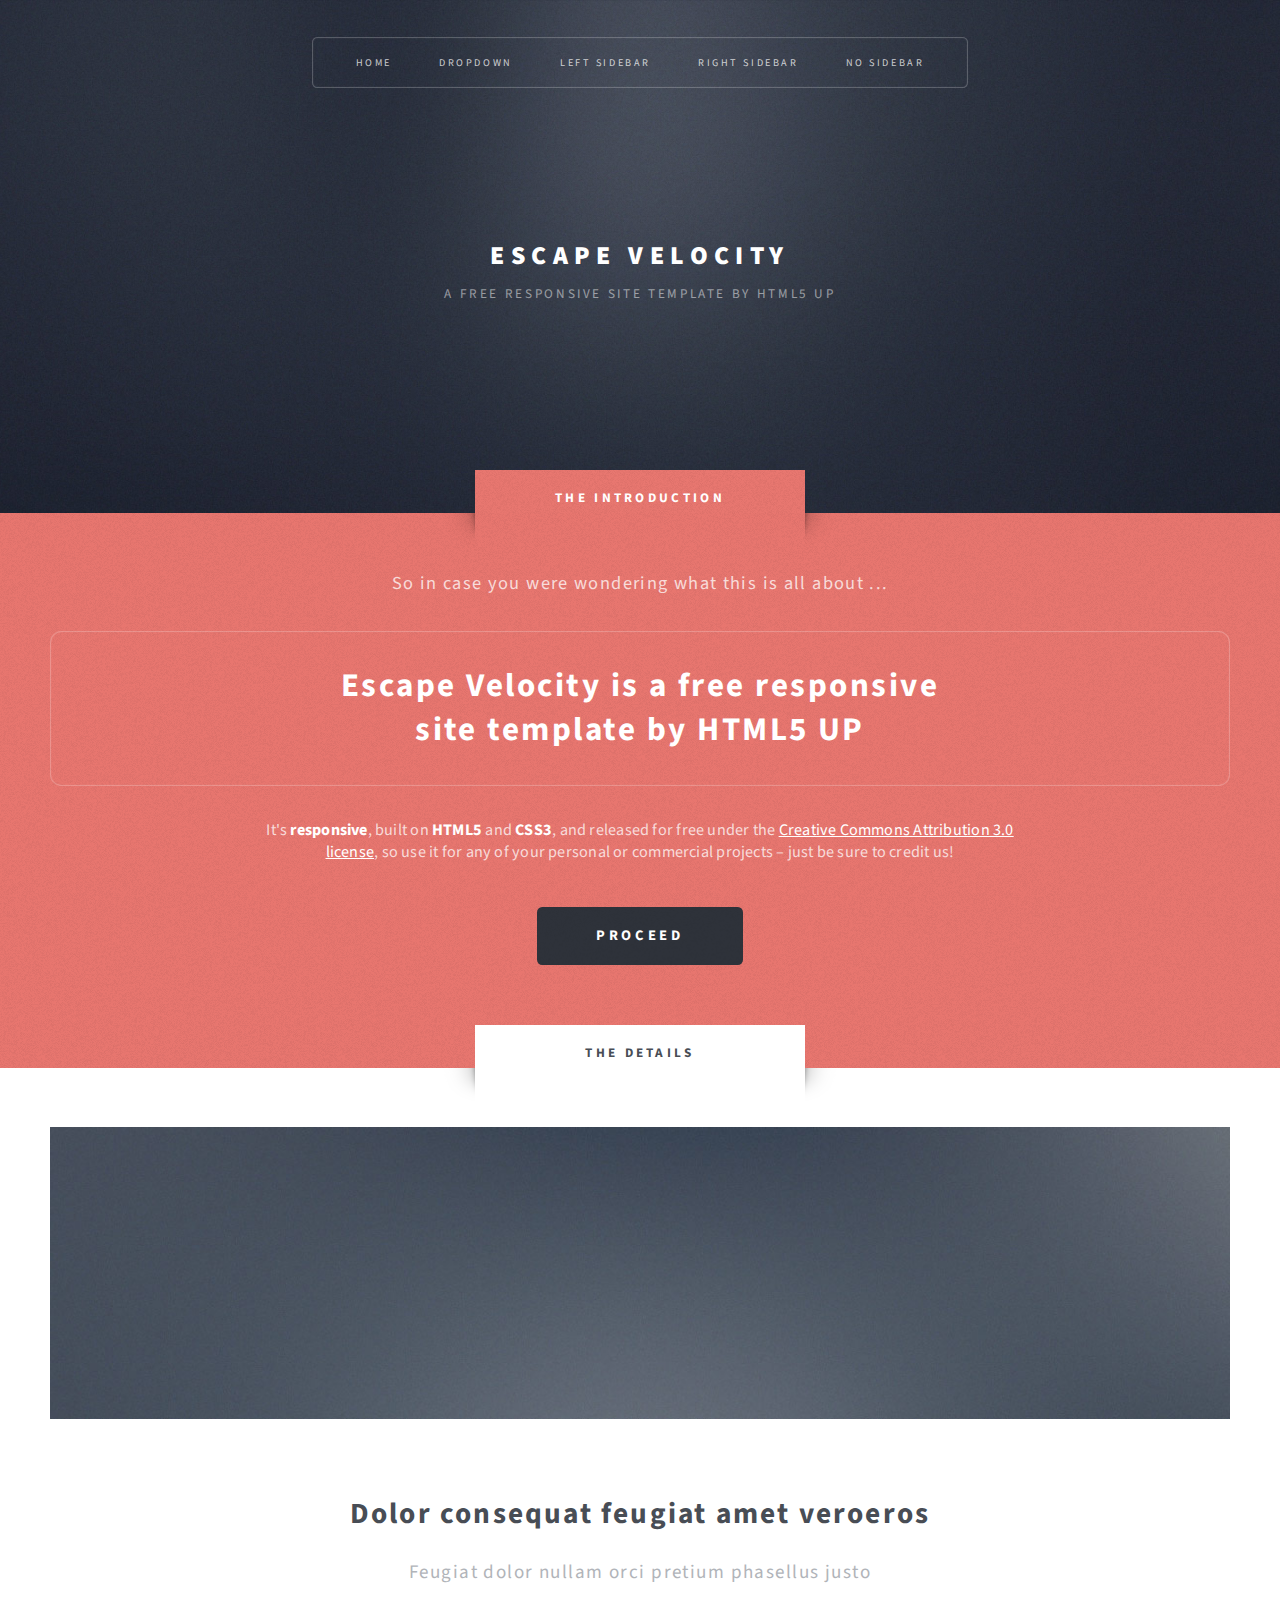
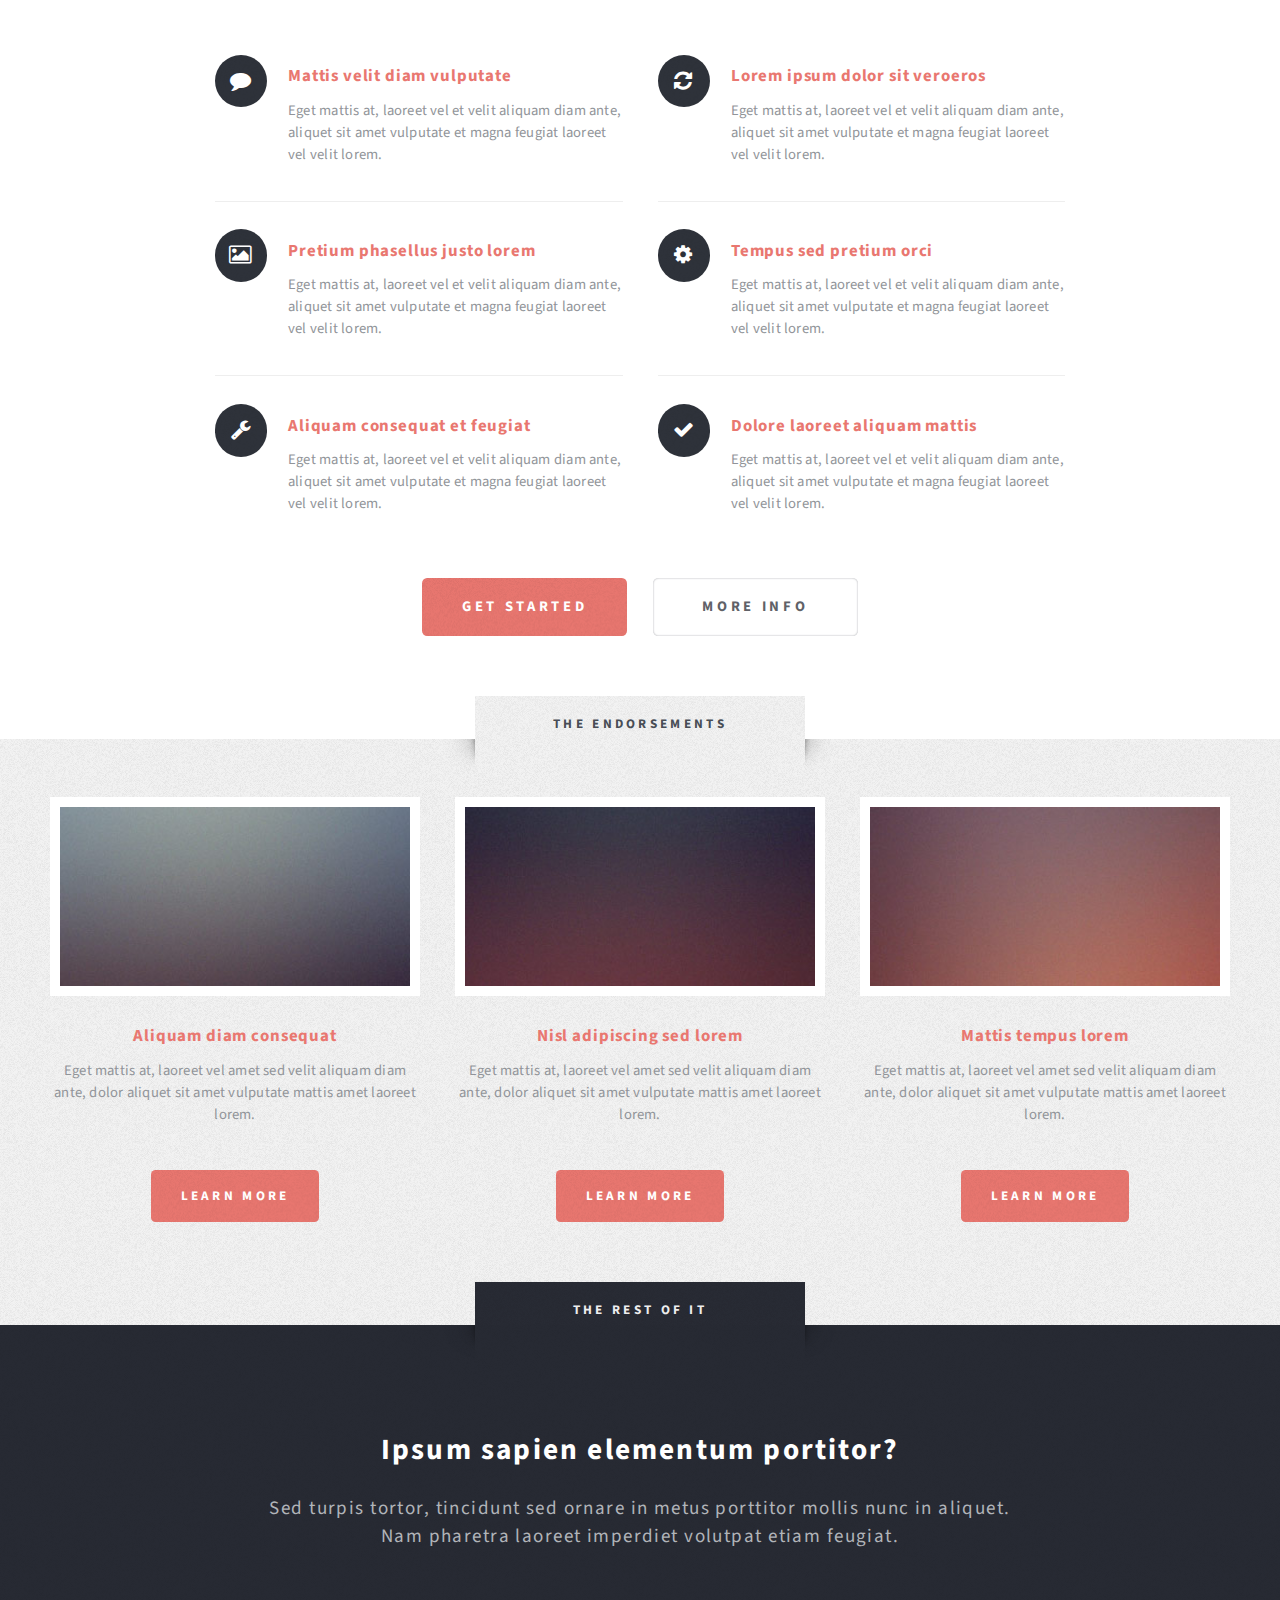
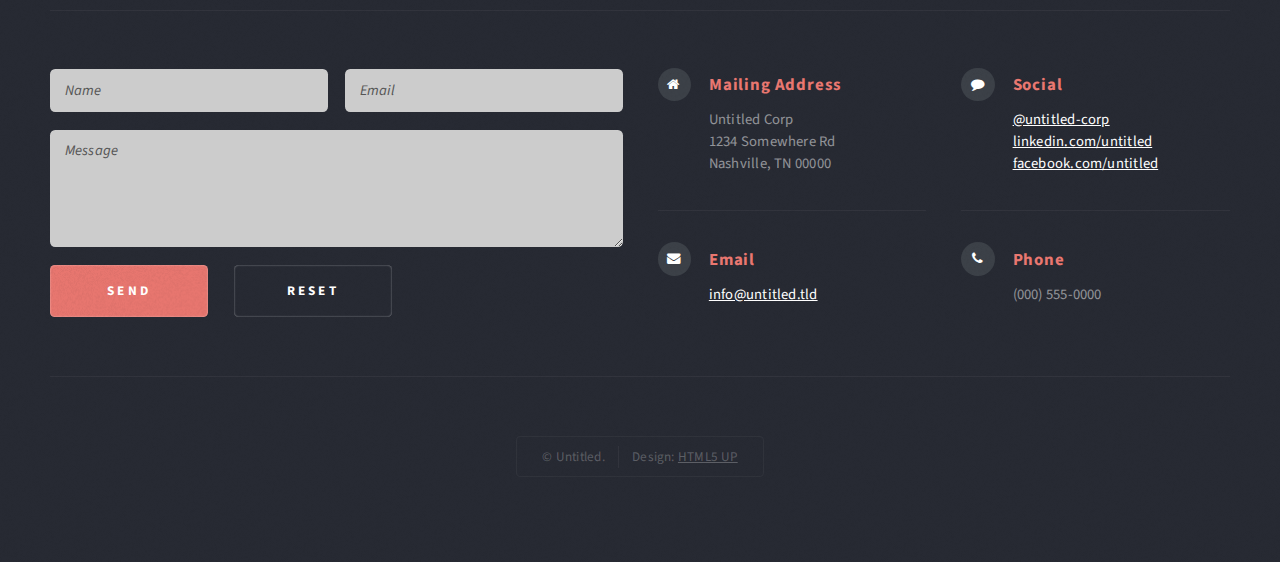
==== index.html @ dadbad39 "first commit -- added files from html5up" ====
<!DOCTYPE HTML>
<!--
	Escape Velocity by HTML5 UP
	html5up.net | @ajlkn
	Free for personal and commercial use under the CCA 3.0 license (html5up.net/license)
-->
<html>
	<head>
		<title>Escape Velocity by HTML5 UP</title>
		<meta charset="utf-8" />
		<meta name="viewport" content="width=device-width, initial-scale=1, user-scalable=no" />
		<link rel="stylesheet" href="assets/css/main.css" />
	</head>
	<body class="homepage is-preload">
		<div id="page-wrapper">

			<!-- Header -->
				<section id="header" class="wrapper">

					<!-- Logo -->
						<div id="logo">
							<h1><a href="index.html">Escape Velocity</a></h1>
							<p>A free responsive site template by HTML5 UP</p>
						</div>

					<!-- Nav -->
						<nav id="nav">
							<ul>
								<li class="current"><a href="index.html">Home</a></li>
								<li>
									<a href="#">Dropdown</a>
									<ul>
										<li><a href="#">Lorem ipsum</a></li>
										<li><a href="#">Magna veroeros</a></li>
										<li><a href="#">Etiam nisl</a></li>
										<li>
											<a href="#">Sed consequat</a>
											<ul>
												<li><a href="#">Lorem dolor</a></li>
												<li><a href="#">Amet consequat</a></li>
												<li><a href="#">Magna phasellus</a></li>
												<li><a href="#">Etiam nisl</a></li>
												<li><a href="#">Sed feugiat</a></li>
											</ul>
										</li>
										<li><a href="#">Nisl tempus</a></li>
									</ul>
								</li>
								<li><a href="left-sidebar.html">Left Sidebar</a></li>
								<li><a href="right-sidebar.html">Right Sidebar</a></li>
								<li><a href="no-sidebar.html">No Sidebar</a></li>
							</ul>
						</nav>

				</section>

			<!-- Intro -->
				<section id="intro" class="wrapper style1">
					<div class="title">The Introduction</div>
					<div class="container">
						<p class="style1">So in case you were wondering what this is all about ...</p>
						<p class="style2">
							Escape Velocity is a free responsive<br class="mobile-hide" />
							site template by <a href="http://html5up.net" class="nobr">HTML5 UP</a>
						</p>
						<p class="style3">It's <strong>responsive</strong>, built on <strong>HTML5</strong> and <strong>CSS3</strong>, and released for
						free under the <a href="http://html5up.net/license">Creative Commons Attribution 3.0 license</a>, so use it for any of
						your personal or commercial projects &ndash; just be sure to credit us!</p>
						<ul class="actions">
							<li><a href="#" class="button style3 large">Proceed</a></li>
						</ul>
					</div>
				</section>

			<!-- Main -->
				<section id="main" class="wrapper style2">
					<div class="title">The Details</div>
					<div class="container">

						<!-- Image -->
							<a href="#" class="image featured">
								<img src="images/pic01.jpg" alt="" />
							</a>

						<!-- Features -->
							<section id="features">
								<header class="style1">
									<h2>Dolor consequat feugiat amet veroeros</h2>
									<p>Feugiat dolor nullam orci pretium phasellus justo</p>
								</header>
								<div class="feature-list">
									<div class="row">
										<div class="col-6 col-12-medium">
											<section>
												<h3 class="icon fa-comment">Mattis velit diam vulputate</h3>
												<p>Eget mattis at, laoreet vel et velit aliquam diam ante, aliquet sit amet vulputate et magna feugiat laoreet vel velit lorem.</p>
											</section>
										</div>
										<div class="col-6 col-12-medium">
											<section>
												<h3 class="icon fa-refresh">Lorem ipsum dolor sit veroeros</h3>
												<p>Eget mattis at, laoreet vel et velit aliquam diam ante, aliquet sit amet vulputate et magna feugiat laoreet vel velit lorem.</p>
											</section>
										</div>
										<div class="col-6 col-12-medium">
											<section>
												<h3 class="icon fa-picture-o">Pretium phasellus justo lorem</h3>
												<p>Eget mattis at, laoreet vel et velit aliquam diam ante, aliquet sit amet vulputate et magna feugiat laoreet vel velit lorem.</p>
											</section>
										</div>
										<div class="col-6 col-12-medium">
											<section>
												<h3 class="icon fa-cog">Tempus sed pretium orci</h3>
												<p>Eget mattis at, laoreet vel et velit aliquam diam ante, aliquet sit amet vulputate et magna feugiat laoreet vel velit lorem.</p>
											</section>
										</div>
										<div class="col-6 col-12-medium">
											<section>
												<h3 class="icon fa-wrench">Aliquam consequat et feugiat</h3>
												<p>Eget mattis at, laoreet vel et velit aliquam diam ante, aliquet sit amet vulputate et magna feugiat laoreet vel velit lorem.</p>
											</section>
										</div>
										<div class="col-6 col-12-medium">
											<section>
												<h3 class="icon fa-check">Dolore laoreet aliquam mattis</h3>
												<p>Eget mattis at, laoreet vel et velit aliquam diam ante, aliquet sit amet vulputate et magna feugiat laoreet vel velit lorem.</p>
											</section>
										</div>
									</div>
								</div>
								<ul class="actions special">
									<li><a href="#" class="button style1 large">Get Started</a></li>
									<li><a href="#" class="button style2 large">More Info</a></li>
								</ul>
							</section>

					</div>
				</section>

			<!-- Highlights -->
				<section id="highlights" class="wrapper style3">
					<div class="title">The Endorsements</div>
					<div class="container">
						<div class="row aln-center">
							<div class="col-4 col-12-medium">
								<section class="highlight">
									<a href="#" class="image featured"><img src="images/pic02.jpg" alt="" /></a>
									<h3><a href="#">Aliquam diam consequat</a></h3>
									<p>Eget mattis at, laoreet vel amet sed velit aliquam diam ante, dolor aliquet sit amet vulputate mattis amet laoreet lorem.</p>
									<ul class="actions">
										<li><a href="#" class="button style1">Learn More</a></li>
									</ul>
								</section>
							</div>
							<div class="col-4 col-12-medium">
								<section class="highlight">
									<a href="#" class="image featured"><img src="images/pic03.jpg" alt="" /></a>
									<h3><a href="#">Nisl adipiscing sed lorem</a></h3>
									<p>Eget mattis at, laoreet vel amet sed velit aliquam diam ante, dolor aliquet sit amet vulputate mattis amet laoreet lorem.</p>
									<ul class="actions">
										<li><a href="#" class="button style1">Learn More</a></li>
									</ul>
								</section>
							</div>
							<div class="col-4 col-12-medium">
								<section class="highlight">
									<a href="#" class="image featured"><img src="images/pic04.jpg" alt="" /></a>
									<h3><a href="#">Mattis tempus lorem</a></h3>
									<p>Eget mattis at, laoreet vel amet sed velit aliquam diam ante, dolor aliquet sit amet vulputate mattis amet laoreet lorem.</p>
									<ul class="actions">
										<li><a href="#" class="button style1">Learn More</a></li>
									</ul>
								</section>
							</div>
						</div>
					</div>
				</section>

			<!-- Footer -->
				<section id="footer" class="wrapper">
					<div class="title">The Rest Of It</div>
					<div class="container">
						<header class="style1">
							<h2>Ipsum sapien elementum portitor?</h2>
							<p>
								Sed turpis tortor, tincidunt sed ornare in metus porttitor mollis nunc in aliquet.<br />
								Nam pharetra laoreet imperdiet volutpat etiam feugiat.
							</p>
						</header>
						<div class="row">
							<div class="col-6 col-12-medium">

								<!-- Contact Form -->
									<section>
										<form method="post" action="#">
											<div class="row gtr-50">
												<div class="col-6 col-12-small">
													<input type="text" name="name" id="contact-name" placeholder="Name" />
												</div>
												<div class="col-6 col-12-small">
													<input type="text" name="email" id="contact-email" placeholder="Email" />
												</div>
												<div class="col-12">
													<textarea name="message" id="contact-message" placeholder="Message" rows="4"></textarea>
												</div>
												<div class="col-12">
													<ul class="actions">
														<li><input type="submit" class="style1" value="Send" /></li>
														<li><input type="reset" class="style2" value="Reset" /></li>
													</ul>
												</div>
											</div>
										</form>
									</section>

							</div>
							<div class="col-6 col-12-medium">

								<!-- Contact -->
									<section class="feature-list small">
										<div class="row">
											<div class="col-6 col-12-small">
												<section>
													<h3 class="icon fa-home">Mailing Address</h3>
													<p>
														Untitled Corp<br />
														1234 Somewhere Rd<br />
														Nashville, TN 00000
													</p>
												</section>
											</div>
											<div class="col-6 col-12-small">
												<section>
													<h3 class="icon fa-comment">Social</h3>
													<p>
														<a href="#">@untitled-corp</a><br />
														<a href="#">linkedin.com/untitled</a><br />
														<a href="#">facebook.com/untitled</a>
													</p>
												</section>
											</div>
											<div class="col-6 col-12-small">
												<section>
													<h3 class="icon fa-envelope">Email</h3>
													<p>
														<a href="#">info@untitled.tld</a>
													</p>
												</section>
											</div>
											<div class="col-6 col-12-small">
												<section>
													<h3 class="icon fa-phone">Phone</h3>
													<p>
														(000) 555-0000
													</p>
												</section>
											</div>
										</div>
									</section>

							</div>
						</div>
						<div id="copyright">
							<ul>
								<li>&copy; Untitled.</li><li>Design: <a href="http://html5up.net">HTML5 UP</a></li>
							</ul>
						</div>
					</div>
				</section>

		</div>

		<!-- Scripts -->
			<script src="assets/js/jquery.min.js"></script>
			<script src="assets/js/jquery.dropotron.min.js"></script>
			<script src="assets/js/browser.min.js"></script>
			<script src="assets/js/breakpoints.min.js"></script>
			<script src="assets/js/util.js"></script>
			<script src="assets/js/main.js"></script>

	</body>
</html>
---- assets/css/main.css ----
@import url("font-awesome.min.css");
@import url("https://fonts.googleapis.com/css?family=Source+Sans+Pro:400,400italic,700,900");

/*
	Escape Velocity by HTML5 UP
	html5up.net | @ajlkn
	Free for personal and commercial use under the CCA 3.0 license (html5up.net/license)
*/

html, body, div, span, applet, object,
iframe, h1, h2, h3, h4, h5, h6, p, blockquote,
pre, a, abbr, acronym, address, big, cite,
code, del, dfn, em, img, ins, kbd, q, s, samp,
small, strike, strong, sub, sup, tt, var, b,
u, i, center, dl, dt, dd, ol, ul, li, fieldset,
form, label, legend, table, caption, tbody,
tfoot, thead, tr, th, td, article, aside,
canvas, details, embed, figure, figcaption,
footer, header, hgroup, menu, nav, output, ruby,
section, summary, time, mark, audio, video {
	margin: 0;
	padding: 0;
	border: 0;
	font-size: 100%;
	font: inherit;
	vertical-align: baseline;}

article, aside, details, figcaption, figure,
footer, header, hgroup, menu, nav, section {
	display: block;}

body {
	line-height: 1;
}

ol, ul {
	list-style: none;
}

blockquote, q {
	quotes: none;
}

	blockquote:before, blockquote:after, q:before, q:after {
		content: '';
		content: none;
	}

table {
	border-collapse: collapse;
	border-spacing: 0;
}

body {
	-webkit-text-size-adjust: none;
}

mark {
	background-color: transparent;
	color: inherit;
}

input::-moz-focus-inner {
	border: 0;
	padding: 0;
}

input, select, textarea {
	-moz-appearance: none;
	-webkit-appearance: none;
	-ms-appearance: none;
	appearance: none;
}

/* Basic */

	@-ms-viewport {
		width: device-width;
	}

	html {
		box-sizing: border-box;
	}

	*, *:before, *:after {
		box-sizing: inherit;
	}

	body.is-preload *, body.is-preload *:before, body.is-preload *:after {
		-moz-animation: none !important;
		-webkit-animation: none !important;
		-ms-animation: none !important;
		animation: none !important;
		-moz-transition: none !important;
		-webkit-transition: none !important;
		-ms-transition: none !important;
		transition: none !important;
	}

	body, input, textarea, select {
		font-family: 'Source Sans Pro', sans-serif;
		font-weight: 400;
		color: #919499;
		font-size: 14pt;
		line-height: 1.75em;
		letter-spacing: 0.025em;
	}

	h1, h2, h3, h4, h5, h6 {
		font-weight: 700;
		color: #484d55;
	}

		h1 a, h2 a, h3 a, h4 a, h5 a, h6 a {
			color: inherit;
			text-decoration: none;
		}

	a {
		-moz-transition: color .25s ease-in-out;
		-webkit-transition: color .25s ease-in-out;
		-ms-transition: color .25s ease-in-out;
		transition: color .25s ease-in-out;
		text-decoration: underline;
		color: #717479;
	}

		a:hover {
			text-decoration: none;
		}

	strong, b {
		font-weight: 700;
		color: #484d55;
	}

	blockquote {
		border-left: solid 0.5em #ddd;
		padding: 1em 0 1em 2em;
		font-style: italic;
	}

	em, i {
		font-style: italic;
	}

	hr {
		border: 0;
		border-top: solid 1px #ddd;
		margin: 2em 0 2em 0;
	}

	sub {
		position: relative;
		top: 0.5em;
		font-size: 0.8em;
	}

	sup {
		position: relative;
		top: -0.5em;
		font-size: 0.8em;
	}

	.nobr {
		white-space: nowrap;
	}

	br.clear {
		clear: both;
	}

	p, ul, ol, dl, table, blockquote, form {
		margin-bottom: 2em;
	}

/* Container */

	.container {
		margin: 0 auto;
		max-width: 100%;
		width: 68em;
	}

		@media screen and (max-width: 1680px) {

			.container {
				width: 70em;
			}

		}

		@media screen and (max-width: 1280px) {

			.container {
				width: calc(100% - 100px);
			}

		}

		@media screen and (max-width: 980px) {

			.container {
				width: calc(100% - 100px);
			}

		}

		@media screen and (max-width: 736px) {

			.container {
				width: calc(100% - 40px);
			}

		}

/* Row */

	.row {
		display: flex;
		flex-wrap: wrap;
		box-sizing: border-box;
		align-items: stretch;
	}

		.row > * {
			box-sizing: border-box;
		}

		.row.gtr-uniform > * > :last-child {
			margin-bottom: 0;
		}

		.row.aln-left {
			justify-content: flex-start;
		}

		.row.aln-center {
			justify-content: center;
		}

		.row.aln-right {
			justify-content: flex-end;
		}

		.row.aln-top {
			align-items: flex-start;
		}

		.row.aln-middle {
			align-items: center;
		}

		.row.aln-bottom {
			align-items: flex-end;
		}

		.row > .imp {
			order: -1;
		}

		.row > .col-1 {
			width: 8.3333333333%;
		}

		.row > .off-1 {
			margin-left: 8.3333333333%;
		}

		.row > .col-2 {
			width: 16.6666666667%;
		}

		.row > .off-2 {
			margin-left: 16.6666666667%;
		}

		.row > .col-3 {
			width: 25%;
		}

		.row > .off-3 {
			margin-left: 25%;
		}

		.row > .col-4 {
			width: 33.3333333333%;
		}

		.row > .off-4 {
			margin-left: 33.3333333333%;
		}

		.row > .col-5 {
			width: 41.6666666667%;
		}

		.row > .off-5 {
			margin-left: 41.6666666667%;
		}

		.row > .col-6 {
			width: 50%;
		}

		.row > .off-6 {
			margin-left: 50%;
		}

		.row > .col-7 {
			width: 58.3333333333%;
		}

		.row > .off-7 {
			margin-left: 58.3333333333%;
		}

		.row > .col-8 {
			width: 66.6666666667%;
		}

		.row > .off-8 {
			margin-left: 66.6666666667%;
		}

		.row > .col-9 {
			width: 75%;
		}

		.row > .off-9 {
			margin-left: 75%;
		}

		.row > .col-10 {
			width: 83.3333333333%;
		}

		.row > .off-10 {
			margin-left: 83.3333333333%;
		}

		.row > .col-11 {
			width: 91.6666666667%;
		}

		.row > .off-11 {
			margin-left: 91.6666666667%;
		}

		.row > .col-12 {
			width: 100%;
		}

		.row > .off-12 {
			margin-left: 100%;
		}

		.row.gtr-0 {
			margin-top: 0px;
			margin-left: 0px;
		}

			.row.gtr-0 > * {
				padding: 0px 0 0 0px;
			}

			.row.gtr-0.gtr-uniform {
				margin-top: 0px;
			}

				.row.gtr-0.gtr-uniform > * {
					padding-top: 0px;
				}

		.row.gtr-25 {
			margin-top: -12.5px;
			margin-left: -12.5px;
		}

			.row.gtr-25 > * {
				padding: 12.5px 0 0 12.5px;
			}

			.row.gtr-25.gtr-uniform {
				margin-top: -12.5px;
			}

				.row.gtr-25.gtr-uniform > * {
					padding-top: 12.5px;
				}

		.row.gtr-50 {
			margin-top: -25px;
			margin-left: -25px;
		}

			.row.gtr-50 > * {
				padding: 25px 0 0 25px;
			}

			.row.gtr-50.gtr-uniform {
				margin-top: -25px;
			}

				.row.gtr-50.gtr-uniform > * {
					padding-top: 25px;
				}

		.row {
			margin-top: -50px;
			margin-left: -50px;
		}

			.row > * {
				padding: 50px 0 0 50px;
			}

			.row.gtr-uniform {
				margin-top: -50px;
			}

				.row.gtr-uniform > * {
					padding-top: 50px;
				}

		.row.gtr-150 {
			margin-top: -75px;
			margin-left: -75px;
		}

			.row.gtr-150 > * {
				padding: 75px 0 0 75px;
			}

			.row.gtr-150.gtr-uniform {
				margin-top: -75px;
			}

				.row.gtr-150.gtr-uniform > * {
					padding-top: 75px;
				}

		.row.gtr-200 {
			margin-top: -100px;
			margin-left: -100px;
		}

			.row.gtr-200 > * {
				padding: 100px 0 0 100px;
			}

			.row.gtr-200.gtr-uniform {
				margin-top: -100px;
			}

				.row.gtr-200.gtr-uniform > * {
					padding-top: 100px;
				}

		@media screen and (max-width: 1680px) {

			.row {
				display: flex;
				flex-wrap: wrap;
				box-sizing: border-box;
				align-items: stretch;
			}

				.row > * {
					box-sizing: border-box;
				}

				.row.gtr-uniform > * > :last-child {
					margin-bottom: 0;
				}

				.row.aln-left {
					justify-content: flex-start;
				}

				.row.aln-center {
					justify-content: center;
				}

				.row.aln-right {
					justify-content: flex-end;
				}

				.row.aln-top {
					align-items: flex-start;
				}

				.row.aln-middle {
					align-items: center;
				}

				.row.aln-bottom {
					align-items: flex-end;
				}

				.row > .imp-xlarge {
					order: -1;
				}

				.row > .col-1-xlarge {
					width: 8.3333333333%;
				}

				.row > .off-1-xlarge {
					margin-left: 8.3333333333%;
				}

				.row > .col-2-xlarge {
					width: 16.6666666667%;
				}

				.row > .off-2-xlarge {
					margin-left: 16.6666666667%;
				}

				.row > .col-3-xlarge {
					width: 25%;
				}

				.row > .off-3-xlarge {
					margin-left: 25%;
				}

				.row > .col-4-xlarge {
					width: 33.3333333333%;
				}

				.row > .off-4-xlarge {
					margin-left: 33.3333333333%;
				}

				.row > .col-5-xlarge {
					width: 41.6666666667%;
				}

				.row > .off-5-xlarge {
					margin-left: 41.6666666667%;
				}

				.row > .col-6-xlarge {
					width: 50%;
				}

				.row > .off-6-xlarge {
					margin-left: 50%;
				}

				.row > .col-7-xlarge {
					width: 58.3333333333%;
				}

				.row > .off-7-xlarge {
					margin-left: 58.3333333333%;
				}

				.row > .col-8-xlarge {
					width: 66.6666666667%;
				}

				.row > .off-8-xlarge {
					margin-left: 66.6666666667%;
				}

				.row > .col-9-xlarge {
					width: 75%;
				}

				.row > .off-9-xlarge {
					margin-left: 75%;
				}

				.row > .col-10-xlarge {
					width: 83.3333333333%;
				}

				.row > .off-10-xlarge {
					margin-left: 83.3333333333%;
				}

				.row > .col-11-xlarge {
					width: 91.6666666667%;
				}

				.row > .off-11-xlarge {
					margin-left: 91.6666666667%;
				}

				.row > .col-12-xlarge {
					width: 100%;
				}

				.row > .off-12-xlarge {
					margin-left: 100%;
				}

				.row.gtr-0 {
					margin-top: 0px;
					margin-left: 0px;
				}

					.row.gtr-0 > * {
						padding: 0px 0 0 0px;
					}

					.row.gtr-0.gtr-uniform {
						margin-top: 0px;
					}

						.row.gtr-0.gtr-uniform > * {
							padding-top: 0px;
						}

				.row.gtr-25 {
					margin-top: -12.5px;
					margin-left: -12.5px;
				}

					.row.gtr-25 > * {
						padding: 12.5px 0 0 12.5px;
					}

					.row.gtr-25.gtr-uniform {
						margin-top: -12.5px;
					}

						.row.gtr-25.gtr-uniform > * {
							padding-top: 12.5px;
						}

				.row.gtr-50 {
					margin-top: -25px;
					margin-left: -25px;
				}

					.row.gtr-50 > * {
						padding: 25px 0 0 25px;
					}

					.row.gtr-50.gtr-uniform {
						margin-top: -25px;
					}

						.row.gtr-50.gtr-uniform > * {
							padding-top: 25px;
						}

				.row {
					margin-top: -50px;
					margin-left: -50px;
				}

					.row > * {
						padding: 50px 0 0 50px;
					}

					.row.gtr-uniform {
						margin-top: -50px;
					}

						.row.gtr-uniform > * {
							padding-top: 50px;
						}

				.row.gtr-150 {
					margin-top: -75px;
					margin-left: -75px;
				}

					.row.gtr-150 > * {
						padding: 75px 0 0 75px;
					}

					.row.gtr-150.gtr-uniform {
						margin-top: -75px;
					}

						.row.gtr-150.gtr-uniform > * {
							padding-top: 75px;
						}

				.row.gtr-200 {
					margin-top: -100px;
					margin-left: -100px;
				}

					.row.gtr-200 > * {
						padding: 100px 0 0 100px;
					}

					.row.gtr-200.gtr-uniform {
						margin-top: -100px;
					}

						.row.gtr-200.gtr-uniform > * {
							padding-top: 100px;
						}

		}

		@media screen and (max-width: 1280px) {

			.row {
				display: flex;
				flex-wrap: wrap;
				box-sizing: border-box;
				align-items: stretch;
			}

				.row > * {
					box-sizing: border-box;
				}

				.row.gtr-uniform > * > :last-child {
					margin-bottom: 0;
				}

				.row.aln-left {
					justify-content: flex-start;
				}

				.row.aln-center {
					justify-content: center;
				}

				.row.aln-right {
					justify-content: flex-end;
				}

				.row.aln-top {
					align-items: flex-start;
				}

				.row.aln-middle {
					align-items: center;
				}

				.row.aln-bottom {
					align-items: flex-end;
				}

				.row > .imp-large {
					order: -1;
				}

				.row > .col-1-large {
					width: 8.3333333333%;
				}

				.row > .off-1-large {
					margin-left: 8.3333333333%;
				}

				.row > .col-2-large {
					width: 16.6666666667%;
				}

				.row > .off-2-large {
					margin-left: 16.6666666667%;
				}

				.row > .col-3-large {
					width: 25%;
				}

				.row > .off-3-large {
					margin-left: 25%;
				}

				.row > .col-4-large {
					width: 33.3333333333%;
				}

				.row > .off-4-large {
					margin-left: 33.3333333333%;
				}

				.row > .col-5-large {
					width: 41.6666666667%;
				}

				.row > .off-5-large {
					margin-left: 41.6666666667%;
				}

				.row > .col-6-large {
					width: 50%;
				}

				.row > .off-6-large {
					margin-left: 50%;
				}

				.row > .col-7-large {
					width: 58.3333333333%;
				}

				.row > .off-7-large {
					margin-left: 58.3333333333%;
				}

				.row > .col-8-large {
					width: 66.6666666667%;
				}

				.row > .off-8-large {
					margin-left: 66.6666666667%;
				}

				.row > .col-9-large {
					width: 75%;
				}

				.row > .off-9-large {
					margin-left: 75%;
				}

				.row > .col-10-large {
					width: 83.3333333333%;
				}

				.row > .off-10-large {
					margin-left: 83.3333333333%;
				}

				.row > .col-11-large {
					width: 91.6666666667%;
				}

				.row > .off-11-large {
					margin-left: 91.6666666667%;
				}

				.row > .col-12-large {
					width: 100%;
				}

				.row > .off-12-large {
					margin-left: 100%;
				}

				.row.gtr-0 {
					margin-top: 0px;
					margin-left: 0px;
				}

					.row.gtr-0 > * {
						padding: 0px 0 0 0px;
					}

					.row.gtr-0.gtr-uniform {
						margin-top: 0px;
					}

						.row.gtr-0.gtr-uniform > * {
							padding-top: 0px;
						}

				.row.gtr-25 {
					margin-top: -8.75px;
					margin-left: -8.75px;
				}

					.row.gtr-25 > * {
						padding: 8.75px 0 0 8.75px;
					}

					.row.gtr-25.gtr-uniform {
						margin-top: -8.75px;
					}

						.row.gtr-25.gtr-uniform > * {
							padding-top: 8.75px;
						}

				.row.gtr-50 {
					margin-top: -17.5px;
					margin-left: -17.5px;
				}

					.row.gtr-50 > * {
						padding: 17.5px 0 0 17.5px;
					}

					.row.gtr-50.gtr-uniform {
						margin-top: -17.5px;
					}

						.row.gtr-50.gtr-uniform > * {
							padding-top: 17.5px;
						}

				.row {
					margin-top: -35px;
					margin-left: -35px;
				}

					.row > * {
						padding: 35px 0 0 35px;
					}

					.row.gtr-uniform {
						margin-top: -35px;
					}

						.row.gtr-uniform > * {
							padding-top: 35px;
						}

				.row.gtr-150 {
					margin-top: -52.5px;
					margin-left: -52.5px;
				}

					.row.gtr-150 > * {
						padding: 52.5px 0 0 52.5px;
					}

					.row.gtr-150.gtr-uniform {
						margin-top: -52.5px;
					}

						.row.gtr-150.gtr-uniform > * {
							padding-top: 52.5px;
						}

				.row.gtr-200 {
					margin-top: -70px;
					margin-left: -70px;
				}

					.row.gtr-200 > * {
						padding: 70px 0 0 70px;
					}

					.row.gtr-200.gtr-uniform {
						margin-top: -70px;
					}

						.row.gtr-200.gtr-uniform > * {
							padding-top: 70px;
						}

		}

		@media screen and (max-width: 980px) {

			.row {
				display: flex;
				flex-wrap: wrap;
				box-sizing: border-box;
				align-items: stretch;
			}

				.row > * {
					box-sizing: border-box;
				}

				.row.gtr-uniform > * > :last-child {
					margin-bottom: 0;
				}

				.row.aln-left {
					justify-content: flex-start;
				}

				.row.aln-center {
					justify-content: center;
				}

				.row.aln-right {
					justify-content: flex-end;
				}

				.row.aln-top {
					align-items: flex-start;
				}

				.row.aln-middle {
					align-items: center;
				}

				.row.aln-bottom {
					align-items: flex-end;
				}

				.row > .imp-medium {
					order: -1;
				}

				.row > .col-1-medium {
					width: 8.3333333333%;
				}

				.row > .off-1-medium {
					margin-left: 8.3333333333%;
				}

				.row > .col-2-medium {
					width: 16.6666666667%;
				}

				.row > .off-2-medium {
					margin-left: 16.6666666667%;
				}

				.row > .col-3-medium {
					width: 25%;
				}

				.row > .off-3-medium {
					margin-left: 25%;
				}

				.row > .col-4-medium {
					width: 33.3333333333%;
				}

				.row > .off-4-medium {
					margin-left: 33.3333333333%;
				}

				.row > .col-5-medium {
					width: 41.6666666667%;
				}

				.row > .off-5-medium {
					margin-left: 41.6666666667%;
				}

				.row > .col-6-medium {
					width: 50%;
				}

				.row > .off-6-medium {
					margin-left: 50%;
				}

				.row > .col-7-medium {
					width: 58.3333333333%;
				}

				.row > .off-7-medium {
					margin-left: 58.3333333333%;
				}

				.row > .col-8-medium {
					width: 66.6666666667%;
				}

				.row > .off-8-medium {
					margin-left: 66.6666666667%;
				}

				.row > .col-9-medium {
					width: 75%;
				}

				.row > .off-9-medium {
					margin-left: 75%;
				}

				.row > .col-10-medium {
					width: 83.3333333333%;
				}

				.row > .off-10-medium {
					margin-left: 83.3333333333%;
				}

				.row > .col-11-medium {
					width: 91.6666666667%;
				}

				.row > .off-11-medium {
					margin-left: 91.6666666667%;
				}

				.row > .col-12-medium {
					width: 100%;
				}

				.row > .off-12-medium {
					margin-left: 100%;
				}

				.row.gtr-0 {
					margin-top: 0px;
					margin-left: 0px;
				}

					.row.gtr-0 > * {
						padding: 0px 0 0 0px;
					}

					.row.gtr-0.gtr-uniform {
						margin-top: 0px;
					}

						.row.gtr-0.gtr-uniform > * {
							padding-top: 0px;
						}

				.row.gtr-25 {
					margin-top: -12.5px;
					margin-left: -12.5px;
				}

					.row.gtr-25 > * {
						padding: 12.5px 0 0 12.5px;
					}

					.row.gtr-25.gtr-uniform {
						margin-top: -12.5px;
					}

						.row.gtr-25.gtr-uniform > * {
							padding-top: 12.5px;
						}

				.row.gtr-50 {
					margin-top: -25px;
					margin-left: -25px;
				}

					.row.gtr-50 > * {
						padding: 25px 0 0 25px;
					}

					.row.gtr-50.gtr-uniform {
						margin-top: -25px;
					}

						.row.gtr-50.gtr-uniform > * {
							padding-top: 25px;
						}

				.row {
					margin-top: -50px;
					margin-left: -50px;
				}

					.row > * {
						padding: 50px 0 0 50px;
					}

					.row.gtr-uniform {
						margin-top: -50px;
					}

						.row.gtr-uniform > * {
							padding-top: 50px;
						}

				.row.gtr-150 {
					margin-top: -75px;
					margin-left: -75px;
				}

					.row.gtr-150 > * {
						padding: 75px 0 0 75px;
					}

					.row.gtr-150.gtr-uniform {
						margin-top: -75px;
					}

						.row.gtr-150.gtr-uniform > * {
							padding-top: 75px;
						}

				.row.gtr-200 {
					margin-top: -100px;
					margin-left: -100px;
				}

					.row.gtr-200 > * {
						padding: 100px 0 0 100px;
					}

					.row.gtr-200.gtr-uniform {
						margin-top: -100px;
					}

						.row.gtr-200.gtr-uniform > * {
							padding-top: 100px;
						}

		}

		@media screen and (max-width: 736px) {

			.row {
				display: flex;
				flex-wrap: wrap;
				box-sizing: border-box;
				align-items: stretch;
			}

				.row > * {
					box-sizing: border-box;
				}

				.row.gtr-uniform > * > :last-child {
					margin-bottom: 0;
				}

				.row.aln-left {
					justify-content: flex-start;
				}

				.row.aln-center {
					justify-content: center;
				}

				.row.aln-right {
					justify-content: flex-end;
				}

				.row.aln-top {
					align-items: flex-start;
				}

				.row.aln-middle {
					align-items: center;
				}

				.row.aln-bottom {
					align-items: flex-end;
				}

				.row > .imp-small {
					order: -1;
				}

				.row > .col-1-small {
					width: 8.3333333333%;
				}

				.row > .off-1-small {
					margin-left: 8.3333333333%;
				}

				.row > .col-2-small {
					width: 16.6666666667%;
				}

				.row > .off-2-small {
					margin-left: 16.6666666667%;
				}

				.row > .col-3-small {
					width: 25%;
				}

				.row > .off-3-small {
					margin-left: 25%;
				}

				.row > .col-4-small {
					width: 33.3333333333%;
				}

				.row > .off-4-small {
					margin-left: 33.3333333333%;
				}

				.row > .col-5-small {
					width: 41.6666666667%;
				}

				.row > .off-5-small {
					margin-left: 41.6666666667%;
				}

				.row > .col-6-small {
					width: 50%;
				}

				.row > .off-6-small {
					margin-left: 50%;
				}

				.row > .col-7-small {
					width: 58.3333333333%;
				}

				.row > .off-7-small {
					margin-left: 58.3333333333%;
				}

				.row > .col-8-small {
					width: 66.6666666667%;
				}

				.row > .off-8-small {
					margin-left: 66.6666666667%;
				}

				.row > .col-9-small {
					width: 75%;
				}

				.row > .off-9-small {
					margin-left: 75%;
				}

				.row > .col-10-small {
					width: 83.3333333333%;
				}

				.row > .off-10-small {
					margin-left: 83.3333333333%;
				}

				.row > .col-11-small {
					width: 91.6666666667%;
				}

				.row > .off-11-small {
					margin-left: 91.6666666667%;
				}

				.row > .col-12-small {
					width: 100%;
				}

				.row > .off-12-small {
					margin-left: 100%;
				}

				.row.gtr-0 {
					margin-top: 0px;
					margin-left: 0px;
				}

					.row.gtr-0 > * {
						padding: 0px 0 0 0px;
					}

					.row.gtr-0.gtr-uniform {
						margin-top: 0px;
					}

						.row.gtr-0.gtr-uniform > * {
							padding-top: 0px;
						}

				.row.gtr-25 {
					margin-top: -7.5px;
					margin-left: -7.5px;
				}

					.row.gtr-25 > * {
						padding: 7.5px 0 0 7.5px;
					}

					.row.gtr-25.gtr-uniform {
						margin-top: -7.5px;
					}

						.row.gtr-25.gtr-uniform > * {
							padding-top: 7.5px;
						}

				.row.gtr-50 {
					margin-top: -15px;
					margin-left: -15px;
				}

					.row.gtr-50 > * {
						padding: 15px 0 0 15px;
					}

					.row.gtr-50.gtr-uniform {
						margin-top: -15px;
					}

						.row.gtr-50.gtr-uniform > * {
							padding-top: 15px;
						}

				.row {
					margin-top: -30px;
					margin-left: -30px;
				}

					.row > * {
						padding: 30px 0 0 30px;
					}

					.row.gtr-uniform {
						margin-top: -30px;
					}

						.row.gtr-uniform > * {
							padding-top: 30px;
						}

				.row.gtr-150 {
					margin-top: -45px;
					margin-left: -45px;
				}

					.row.gtr-150 > * {
						padding: 45px 0 0 45px;
					}

					.row.gtr-150.gtr-uniform {
						margin-top: -45px;
					}

						.row.gtr-150.gtr-uniform > * {
							padding-top: 45px;
						}

				.row.gtr-200 {
					margin-top: -60px;
					margin-left: -60px;
				}

					.row.gtr-200 > * {
						padding: 60px 0 0 60px;
					}

					.row.gtr-200.gtr-uniform {
						margin-top: -60px;
					}

						.row.gtr-200.gtr-uniform > * {
							padding-top: 60px;
						}

		}

/* Section/Article */

	section,
	article {
		margin: 0 0 4em 0;
	}

	section > :last-child,
	article > :last-child,
	section:last-child,
	article:last-child {
		margin-bottom: 0;
	}

	header.style1 {
		text-align: center;
		padding: 3em 0 3em 0;
	}

		header.style1 h2 {
			font-weight: 700;
			font-size: 2em;
			letter-spacing: 0.075em;
			line-height: 1.5em;
		}

		header.style1 p {
			color: #b1b4b9;
			display: block;
			margin: 1.15em 0 0 0;
			font-size: 1.3em;
			letter-spacing: 0.075em;
			line-height: 1.5em;
		}

/* Table */

	table {
		width: 100%;
	}

		table.default {
			width: 100%;
		}

			table.default tbody tr:nth-child(2n+2) {
				background: #f4f4f4;
			}

			table.default td {
				padding: 0.5em 1em 0.5em 1em;
			}

			table.default th {
				text-align: left;
				font-weight: 400;
				padding: 0.5em 1em 0.5em 1em;
			}

			table.default thead {
				background: #484d55;
				color: #fff;
			}

			table.default tfoot {
				background: #eee;
			}

/* Form */

	form label {
		display: block;
		font-weight: 700;
		color: #484d55;
		margin: 0.25em 0 0.5em 0;
	}

	form input[type="text"],
	form input[type="email"],
	form input[type="password"],
	form select,
	form textarea {
		-moz-transition: all .25s ease-in-out;
		-webkit-transition: all .25s ease-in-out;
		-ms-transition: all .25s ease-in-out;
		transition: all .25s ease-in-out;
		-webkit-appearance: none;
		display: block;
		border: 0;
		background: #eee;
		box-shadow: inset 0px 0px 1px 0px #a0a1a7;
		border-radius: 0.35em;
		width: 100%;
		padding: 0.75em 1em 0.75em 1em;
	}

		form input[type="text"]:focus,
		form input[type="email"]:focus,
		form input[type="password"]:focus,
		form select:focus,
		form textarea:focus {
			background: #f8f8f8;
		}

	form input[type="text"],
	form input[type="email"]
	input[type="password"] {
		line-height: 1em;
	}

	form select {
		line-height: 1em;
	}

	form textarea {
		min-height: 8em;
	}

	form ul.actions {
		margin-top: 0;
	}

	form ::-webkit-input-placeholder {
		color: #555 !important;
		font-style: italic;
		line-height: 1.35em;
	}

	form :-moz-placeholder {
		color: #555 !important;
		font-style: italic;
	}

	form ::-moz-placeholder {
		color: #555 !important;
		font-style: italic;
	}

	form :-ms-input-placeholder {
		color: #555 !important;
		font-style: italic;
	}

	form ::-moz-focus-inner {
		border: 0;
	}

/* Image */

	.image {
		display: inline-block;
	}

		.image img {
			display: block;
			width: 100%;
		}

		.image.fit {
			display: block;
			width: 100%;
		}

		.image.left {
			float: left;
			margin: 0 2em 2em 0;
		}

		.image.centered {
			display: block;
			margin: 0 0 2em 0;
		}

			.image.centered img {
				margin: 0 auto;
				width: auto;
			}

		.image.featured {
			display: block;
			width: 100%;
			margin: 0 0 2em 0;
		}

/* Button */

	input[type="button"],
	input[type="submit"],
	input[type="reset"],
	button,
	.button {
		-moz-transition: all .25s ease-in-out;
		-webkit-transition: all .25s ease-in-out;
		-ms-transition: all .25s ease-in-out;
		transition: all .25s ease-in-out;
		display: inline-block;
		background: #444;
		text-align: center;
		text-transform: uppercase;
		font-weight: 700;
		letter-spacing: 0.25em;
		text-decoration: none;
		border-radius: 0.35em;
		border: 0;
		outline: 0;
		cursor: pointer;
		padding: 0 2.25em 0 2.25em;
		font-size: 0.9em;
		min-width: 12em;
		height: 4em;
		line-height: 4em;
	}

		input[type="button"]:hover,
		input[type="submit"]:hover,
		input[type="reset"]:hover,
		button:hover,
		.button:hover {
			background-color: #f98780;
		}

		input[type="button"].large,
		input[type="submit"].large,
		input[type="reset"].large,
		button.large,
		.button.large {
			font-size: 1em;
			min-width: 14em;
		}

		input[type="button"].style1,
		input[type="submit"].style1,
		input[type="reset"].style1,
		button.style1,
		.button.style1 {
			background: #e97770 url("images/overlay.png");
			color: #fff;
		}

			input[type="button"].style1:hover,
			input[type="submit"].style1:hover,
			input[type="reset"].style1:hover,
			button.style1:hover,
			.button.style1:hover {
				background-color: #f98780;
			}

			input[type="button"].style1:active,
			input[type="submit"].style1:active,
			input[type="reset"].style1:active,
			button.style1:active,
			.button.style1:active {
				background-color: #d96760;
			}

		input[type="button"].style2,
		input[type="submit"].style2,
		input[type="reset"].style2,
		button.style2,
		.button.style2 {
			background: none;
			color: #606167;
			box-shadow: inset 0px 0px 2px 0px #a0a1a7;
		}

			input[type="button"].style2:hover,
			input[type="submit"].style2:hover,
			input[type="reset"].style2:hover,
			button.style2:hover,
			.button.style2:hover {
				box-shadow: inset 0px 0px 2px 0px #606167;
			}

			input[type="button"].style2:active,
			input[type="submit"].style2:active,
			input[type="reset"].style2:active,
			button.style2:active,
			.button.style2:active {
				box-shadow: inset 0px 0px 2px 0px #202127;
			}

		input[type="button"].style3,
		input[type="submit"].style3,
		input[type="reset"].style3,
		button.style3,
		.button.style3 {
			background: #2f333b url("images/overlay.png");
			color: #fff;
		}

			input[type="button"].style3:hover,
			input[type="submit"].style3:hover,
			input[type="reset"].style3:hover,
			button.style3:hover,
			.button.style3:hover {
				background-color: #3f434b;
			}

			input[type="button"].style3:active,
			input[type="submit"].style3:active,
			input[type="reset"].style3:active,
			button.style3:active,
			.button.style3:active {
				background-color: #1f232b;
			}

/* List */

	ul {
		list-style: disc;
		padding-left: 1em;
	}

		ul li {
			padding-left: 0.5em;
		}

		ul.style2 {
			list-style: none;
			padding-left: 0;
		}

			ul.style2 li {
				border-top: solid 1px #eee;
				padding: 1.5em 0 0 0;
				margin: 1.5em 0 0 0;
			}

				ul.style2 li:first-child {
					border-top: 0;
					padding-top: 0;
					margin-top: 0;
				}

		ul.style3 {
			list-style: none;
			padding-left: 0;
		}

			ul.style3 li {
				border-top: solid 1px #eee;
				padding: 0.5em 0 0 0;
				margin: 0.5em 0 0 0;
			}

				ul.style3 li:first-child {
					border-top: 0;
					padding-top: 0;
					margin-top: 0;
				}

	ol {
		list-style: decimal;
		padding-left: 1.25em;
	}

		ol li {
			padding-left: 0.25em;
		}

/* Actions */

	ul.actions {
		list-style: none;
		padding-left: 0;
		margin: 3em 0 0 0;
	}

		ul.actions li {
			display: inline-block;
			margin: 0 0.75em 0 0.75em;
			padding-left: 0;
		}

			ul.actions li:first-child {
				margin-left: 0;
			}

			ul.actions li:last-child {
				margin-right: 0;
			}

		ul.actions.special {
			text-align: center;
		}

/* Feature List */

	.feature-list {
		max-width: 58em;
		margin-left: auto;
		margin-right: auto;
		position: relative;
		top: 0.75em;
	}

		.feature-list section {
			border-top: solid 1px #eee;
			padding-top: 3em;
			padding-left: 5em;
			position: relative;
		}

		@media screen and (min-width: 981px) {

			.feature-list > .row > :nth-child(-n + 2) > section {
				border-top: 0;
				padding-top: 0;
			}

		}

		.feature-list h3 {
			color: #e97770 !important;
			margin: -0.35em 0 0.75em 0;
			font-size: 1.15em;
			letter-spacing: 0.05em;
		}

			.feature-list h3:before {
				display: block;
				color: #fff;
				background: #2f333b url("images/overlay.png");
				border-radius: 2.5em;
				text-align: center;
				width: 2.5em;
				height: 2.5em;
				line-height: 2.5em;
				margin-right: 0.75em;
				position: absolute;
				left: 0;
				margin-top: -0.5em;
			}

		.feature-list.small section {
			padding-left: 3.5em;
		}

		.feature-list.small h3:before {
			font-size: 0.8em;
		}

/* Icons */

	.icon {
		text-decoration: none;
	}

		.icon:before {
			display: inline-block;
			font-family: FontAwesome;
			font-size: 1.25em;
			text-decoration: none;
			font-style: normal;
			font-weight: normal;
			line-height: 1;
			-webkit-font-smoothing: antialiased;
			-moz-osx-font-smoothing: grayscale;
		}

		.icon > .label {
			display: none;
		}

/* Box */

	.box header {
		margin: 0 0 1.5em 0;
	}

		.box header.style1 {
			position: relative;
			margin: -0.5em 0 0 0;
			padding-top: 0;
		}

	.box h2 {
		margin: 0 0 0.75em 0;
		font-size: 1.15em;
		letter-spacing: 0.05em;
	}

	.box h3 {
		margin: 0 0 0.5em 0;
		font-size: 1em;
		font-weight: 600;
		letter-spacing: 0.05em;
	}

	.box.post-excerpt .image.left {
		position: relative;
		top: 0.5em;
		width: 5em;
	}

	.box.post-excerpt h3, .box.post-excerpt p {
		margin-left: 7em;
	}

/* Wrapper */

	.wrapper {
		position: relative;
		padding: 6em 0 9em 0;
	}

		.wrapper .title {
			position: absolute;
			top: 0;
			left: 50%;
			text-align: center;
			text-transform: uppercase;
			display: block;
			font-weight: 700;
			letter-spacing: 0.25em;
			font-size: 0.9em;
			width: 25em;
			height: 3.25em;
			top: -3.25em;
			line-height: 3.25em;
			margin-bottom: -3.25em;
			margin-left: -12.5em;
			padding-top: 0.5em;
		}

			.wrapper .title:before {
				content: '';
				position: absolute;
				bottom: -38px;
				left: -35px;
				width: 35px;
				height: 38px;
				background: url("images/shadow.png");
			}

			.wrapper .title:after {
				-moz-transform: scaleX(-1);
				-webkit-transform: scaleX(-1);
				-ms-transform: scaleX(-1);
				transform: scaleX(-1);
				content: '';
				position: absolute;
				bottom: -38px;
				right: -35px;
				width: 35px;
				height: 38px;
				background: url("images/shadow.png");
			}

		.wrapper.style1 {
			background: #e97770 url("images/overlay.png");
			color: #eee;
			color: rgba(255, 255, 255, 0.75);
		}

			.wrapper.style1 .title {
				background: #e97770 url("images/overlay.png");
				color: #fff;
			}

			.wrapper.style1 h1, .wrapper.style1 h2, .wrapper.style1 h3, .wrapper.style1 h4, .wrapper.style1 h5, .wrapper.style1 h6, .wrapper.style1 strong, .wrapper.style1 b, .wrapper.style1 a {
				color: #fff;
			}

		.wrapper.style2 {
			background: #fff;
		}

			.wrapper.style2 .title {
				background: #fff;
				color: #484d55;
			}

		.wrapper.style3 {
			background: #f3f3f3 url("images/overlay.png");
		}

			.wrapper.style3 .title {
				background: #f3f3f3 url("images/overlay.png");
				color: #484d55;
			}

			.wrapper.style3 .image {
				border: solid 10px #fff;
			}

/* Page Wrapper */

	#page-wrapper > section {
		margin-bottom: 0;
	}

/* Header */

	#header {
		display: -moz-flex;
		display: -webkit-flex;
		display: -ms-flex;
		display: flex;
		-moz-align-items: center;
		-webkit-align-items: center;
		-ms-align-items: center;
		align-items: center;
		-moz-justify-content: center;
		-webkit-justify-content: center;
		-ms-justify-content: center;
		justify-content: center;
		position: relative;
		height: 24em;
		background: url("../../images/banner.jpg") center center;
		background-size: cover;
		padding: 0;
	}

		#header:before {
			content: '';
			position: absolute;
			top: 0;
			left: 0;
			width: 100%;
			height: 100%;
			background: url("images/overlay.png");
		}

		.homepage #header {
			height: 35em;
		}

/* Logo */

	#logo {
		width: 100%;
		text-align: center;
		position: relative;
		top: 1.5em;
	}

		#logo h1 {
			font-weight: 900;
			text-transform: uppercase;
			color: #fff;
			font-size: 2em;
			letter-spacing: 0.25em;
		}

		#logo p {
			color: #eee;
			color: rgba(255, 255, 255, 0.5);
			text-transform: uppercase;
			margin: 1.25em 0 0 0;
			display: block;
			letter-spacing: 0.2em;
			font-size: 0.9em;
		}

/* Nav */

	#nav {
		position: absolute;
		display: block;
		top: 2.5em;
		left: 0;
		width: 100%;
		text-align: center;
	}

		#nav > ul {
			display: inline-block;
			border-radius: 0.35em;
			box-shadow: inset 0px 0px 1px 1px rgba(255, 255, 255, 0.25);
			padding: 0 1.5em 0 1.5em;
		}

			#nav > ul > li {
				display: inline-block;
				text-align: center;
				padding: 0 1.5em 0 1.5em;
			}

				#nav > ul > li > ul {
					display: none;
				}

				#nav > ul > li > a, #nav > ul > li > span {
					display: block;
					color: #eee;
					color: rgba(255, 255, 255, 0.75);
					text-transform: uppercase;
					text-decoration: none;
					font-size: 0.7em;
					letter-spacing: 0.25em;
					height: 5em;
					line-height: 5em;
					-moz-transition: all .25s ease-in-out;
					-webkit-transition: all .25s ease-in-out;
					-o-transition: all .25s ease-in-out;
					-ms-transition: all .25s ease-in-out;
					transition: all .25s ease-in-out;
					outline: 0;
				}

				#nav > ul > li:hover > a {
					color: #fff;
				}

				#nav > ul > li.active > a, #nav > ul > li.active > span {
					color: #fff;
				}

	.dropotron {
		background: #222835 url("images/overlay.png");
		background-color: rgba(44, 50, 63, 0.925);
		padding: 1.25em 1em 1.25em 1em;
		border-radius: 0.35em;
		box-shadow: inset 0px 0px 1px 1px rgba(255, 255, 255, 0.25);
		min-width: 12em;
		text-align: left;
		margin-top: -1.25em;
		margin-left: -1px;
		list-style: none;
	}

		.dropotron.level-0 {
			margin-top: -1px;
			margin-left: 0;
			border-top-left-radius: 0;
			border-top-right-radius: 0;
		}

		.dropotron a, .dropotron span {
			-moz-transition: all .25s ease-in-out;
			-webkit-transition: all .25s ease-in-out;
			-ms-transition: all .25s ease-in-out;
			transition: all .25s ease-in-out;
			display: block;
			color: #eee;
			color: rgba(255, 255, 255, 0.75);
			text-transform: uppercase;
			text-decoration: none;
			font-size: 0.7em;
			letter-spacing: 0.25em;
			border-top: solid 1px rgba(255, 255, 255, 0.15);
			line-height: 3em;
		}

		.dropotron li {
			padding-left: 0;
		}

			.dropotron li:first-child a, .dropotron li:first-child span {
				border-top: 0;
			}

			.dropotron li:hover > a, .dropotron li:hover > span {
				color: #fff;
			}

/* Intro */

	#intro {
		padding-bottom: 8em;
		text-align: center;
	}

		#intro p.style1 {
			font-size: 1.5em;
			letter-spacing: 0.075em;
		}

		#intro p.style2 {
			font-weight: 700;
			color: #fff;
			border-radius: 0.35em;
			box-shadow: inset 0px 0px 1px 1px rgba(255, 255, 255, 0.25);
			font-size: 2.75em;
			letter-spacing: 0.075em;
			line-height: 1.35em;
			padding: 1em 0 1em 0;
			margin-bottom: 1em;
		}

			#intro p.style2 a {
				color: inherit;
				text-decoration: none;
			}

		#intro p.style3 {
			font-size: 1.1em;
			width: 48em;
			margin: 0 auto;
		}

/* Features */

	#features header.style1 {
		padding-bottom: 5em;
	}

	#features ul.actions {
		margin-top: 5em;
	}

/* Highlights */

	#highlights .highlight {
		text-align: center;
	}

		#highlights .highlight h3 {
			color: #e97770;
			margin: 0 0 0.75em 0;
			font-size: 1.15em;
			letter-spacing: 0.05em;
		}

/* Main */

/* Footer */

	#footer {
		background: #282b34 url("images/overlay.png");
		color: #eee;
		color: rgba(255, 255, 255, 0.5);
		padding-bottom: 6em;
	}

		#footer h1, #footer h2, #footer h3, #footer h4, #footer h5, #footer h6, #footer strong, #footer b, #footer a {
			color: #fff;
		}

		#footer hr {
			border-top-color: #333;
			border-top-color: rgba(255, 255, 255, 0.05);
		}

		#footer form input[type="text"],
		#footer form input[type="email"],
		#footer form input[type="password"],
		#footer form select,
		#footer form textarea {
			background: #ccc;
			box-shadow: none;
		}

			#footer form input[type="text"]:focus,
			#footer form input[type="email"]:focus,
			#footer form input[type="password"]:focus,
			#footer form select:focus,
			#footer form textarea:focus {
				background: #fff;
			}

		#footer input[type="button"],
		#footer input[type="submit"],
		#footer input[type="reset"],
		#footer button,
		#footer .button {
			color: #fff;
			box-shadow: inset 0px 0px 2px 0px rgba(255, 255, 255, 0.5);
		}

			#footer input[type="button"]:hover,
			#footer input[type="submit"]:hover,
			#footer input[type="reset"]:hover,
			#footer button:hover,
			#footer .button:hover {
				color: #fff;
				box-shadow: inset 0px 0px 2px 0px rgba(255, 255, 255, 0.65);
			}

			#footer input[type="button"]:active,
			#footer input[type="submit"]:active,
			#footer input[type="reset"]:active,
			#footer button:active,
			#footer .button:active {
				box-shadow: inset 0px 0px 2px 0px rgba(255, 255, 255, 0.75);
			}

			#footer input[type="button"].style2:active,
			#footer input[type="submit"].style2:active,
			#footer input[type="reset"].style2:active,
			#footer button.style2:active,
			#footer .button.style2:active {
				box-shadow: inset 0px 0px 2px 0px rgba(255, 255, 255, 0.75);
			}

		#footer .title {
			background: #282b34 url("images/overlay.png");
			color: #eee;
		}

		#footer header.style1 {
			padding-bottom: 6em;
			margin-bottom: 6em;
			border-bottom: solid 1px rgba(255, 255, 255, 0.05);
		}

			#footer header.style1 h2 {
				color: #fff;
			}

			#footer header.style1 .p {
				color: inherit;
			}

		#footer .feature-list {
			max-width: 100%;
		}

			#footer .feature-list section {
				border-top-color: rgba(255, 255, 255, 0.05);
			}

			#footer .feature-list h3:before {
				background: #3d4249 url("images/overlay.png");
			}

/* Copyright */

	#copyright {
		text-align: center;
		padding-top: 6em;
		margin-top: 6em;
		border-top: solid 1px rgba(255, 255, 255, 0.05);
	}

		#copyright ul {
			display: inline-block;
			border-radius: 0.35em;
			box-shadow: inset 0px 0px 1px 1px rgba(255, 255, 255, 0.05);
			color: #aaa;
			color: rgba(255, 255, 255, 0.25);
			padding: 0.75em 2em;
			font-size: 0.9em;
		}

			#copyright ul li {
				display: inline-block;
				margin-left: 1em;
				padding-left: 1em;
				border-left: solid 1px #333;
				border-left-color: rgba(255, 255, 255, 0.05);
			}

				#copyright ul li:first-child {
					border-left: 0;
					margin-left: 0;
					padding-left: 0;
				}

		#copyright a {
			color: inherit;
		}

			#copyright a:hover {
				color: #fff;
			}

/* XLarge */

	@media screen and (max-width: 1680px) {

		/* Basic */

			body, input, textarea, select {
				font-size: 12pt;
			}

	}

/* Large */

	@media screen and (max-width: 1280px) {

		/* Basic */

			body, input, select, textarea {
				font-size: 11pt;
				line-height: 1.5em;
				letter-spacing: 0.015em;
			}

		/* Wrapper */

			.wrapper {
				padding: 4em 0 7em 0;
			}

		/* Logo */

			#logo {
				margin-top: -0.5em !important;
			}

				#logo h1 {
					font-size: 1.75em;
				}

		/* Intro */

			#intro {
				padding-bottom: 7em;
			}

				#intro p.style1 {
					font-size: 1.25em;
				}

				#intro p.style2 {
					font-size: 2.25em;
				}

		/* Footer */

			#footer {
				padding-bottom: 4em;
			}

				#footer header.style1 {
					padding-bottom: 4em;
					margin-bottom: 4em;
					border-bottom: solid 1px rgba(255, 255, 255, 0.05);
				}

		/* Copyright */

			#copyright {
				padding-top: 4em;
				margin-top: 4em;
			}

	}

/* Medium */

	#navPanel, #titleBar {
		display: none;
	}

	@media screen and (max-width: 980px) {

		/* Section/Article */

			header br {
				display: none;
			}

		/* Form */

			form ul.actions {
				text-align: center;
			}

		/* Feature List */

			.feature-list {
				max-width: 40em;
			}

				.feature-list section {
					padding-top: 4em;
				}

				.feature-list > .row > :first-child > section {
					border-top: 0;
					padding-top: 0;
				}

		/* Nav */

			#nav {
				display: none;
			}

		/* Logo */

			#logo {
				top: 0;
			}

		/* Intro */

			#intro p.style3 {
				width: auto;
			}

		/* Highlights */

			#highlights .highlight {
				max-width: 40em;
				margin-left: auto;
				margin-right: auto;
			}

		/* Footer */

			#footer .feature-list {
				border-top: solid 1px rgba(255, 255, 255, 0.05);
				padding-top: 4em;
			}

	}

		@media screen and (max-width: 980px) and (min-width: 737px) {

				#footer .feature-list > .row > :nth-child(2) > section {
					border-top: 0;
					padding-top: 0;
				}

		}

	@media screen and (max-width: 980px) {

		/* Nav */

			#page-wrapper {
				-moz-backface-visibility: hidden;
				-webkit-backface-visibility: hidden;
				-ms-backface-visibility: hidden;
				backface-visibility: hidden;
				-moz-transition: -moz-transform 0.5s ease;
				-webkit-transition: -webkit-transform 0.5s ease;
				-ms-transition: -ms-transform 0.5s ease;
				transition: transform 0.5s ease;
				padding-bottom: 1px;
			}

			#titleBar {
				-moz-backface-visibility: hidden;
				-webkit-backface-visibility: hidden;
				-ms-backface-visibility: hidden;
				backface-visibility: hidden;
				-moz-transition: -moz-transform 0.5s ease;
				-webkit-transition: -webkit-transform 0.5s ease;
				-ms-transition: -ms-transform 0.5s ease;
				transition: transform 0.5s ease;
				display: block;
				height: 44px;
				left: 0;
				position: fixed;
				top: 0;
				width: 100%;
				z-index: 10001;
				background: none;
			}

				#titleBar .title {
					display: none;
				}

				#titleBar .toggle {
					position: absolute;
					top: 0;
					left: 0;
					width: 60px;
					height: 44px;
				}

					#titleBar .toggle:before {
						-moz-transition: all .15s ease-in-out;
						-webkit-transition: all .15s ease-in-out;
						-ms-transition: all .15s ease-in-out;
						transition: all .15s ease-in-out;
						font-family: FontAwesome;
						text-decoration: none;
						font-style: normal;
						font-weight: normal;
						-webkit-font-smoothing: antialiased;
						-moz-osx-font-smoothing: grayscale;
						content: '\f0c9';
						font-size: 14px;
						position: absolute;
						top: 6px;
						left: 6px;
						display: block;
						width: 54px;
						height: 38px;
						line-height: 38px;
						text-align: center;
						color: rgba(255, 255, 255, 0.75);
						background-color: rgba(92, 95, 103, 0.5);
						border-radius: 0.25em;
					}

					#titleBar .toggle:active:before {
						background-color: rgba(92, 95, 103, 0.75);
					}

			#navPanel {
				-moz-backface-visibility: hidden;
				-webkit-backface-visibility: hidden;
				-ms-backface-visibility: hidden;
				backface-visibility: hidden;
				-moz-transform: translateX(-275px);
				-webkit-transform: translateX(-275px);
				-ms-transform: translateX(-275px);
				transform: translateX(-275px);
				-moz-transition: -moz-transform 0.5s ease;
				-webkit-transition: -webkit-transform 0.5s ease;
				-ms-transition: -ms-transform 0.5s ease;
				transition: transform 0.5s ease;
				display: block;
				height: 100%;
				left: 0;
				overflow-y: auto;
				position: fixed;
				top: 0;
				width: 275px;
				z-index: 10002;
				background: #242730 url("images/overlay.png");
				box-shadow: inset -3px 0px 4px 0px rgba(0, 0, 0, 0.1);
			}

				#navPanel .link {
					display: block;
					color: rgba(255, 255, 255, 0.5);
					text-transform: uppercase;
					text-decoration: none;
					font-size: 0.85em;
					letter-spacing: 0.15em;
					text-decoration: none;
					height: 44px;
					line-height: 44px;
					border-top: solid 1px rgba(255, 255, 255, 0.05);
					margin: 0 15px 0 15px;
				}

					#navPanel .link:first-child {
						border-top: 0;
					}

				#navPanel .indent-1 {
					display: inline-block;
					width: 1em;
				}

				#navPanel .indent-2 {
					display: inline-block;
					width: 2em;
				}

				#navPanel .indent-3 {
					display: inline-block;
					width: 3em;
				}

				#navPanel .indent-4 {
					display: inline-block;
					width: 4em;
				}

				#navPanel .indent-5 {
					display: inline-block;
					width: 5em;
				}

				#navPanel .depth-0 {
					color: #fff;
				}

			body.navPanel-visible #page-wrapper {
				-moz-transform: translateX(275px);
				-webkit-transform: translateX(275px);
				-ms-transform: translateX(275px);
				transform: translateX(275px);
			}

			body.navPanel-visible #titleBar {
				-moz-transform: translateX(275px);
				-webkit-transform: translateX(275px);
				-ms-transform: translateX(275px);
				transform: translateX(275px);
			}

			body.navPanel-visible #navPanel {
				-moz-transform: translateX(0);
				-webkit-transform: translateX(0);
				-ms-transform: translateX(0);
				transform: translateX(0);
			}

	}

/* Small */

	@media screen and (max-width: 736px) {

		/* Basic */

			body, input, select, textarea {
				line-height: 1.5em;
				font-size: 10.5pt;
				letter-spacing: 0;
			}

			h2, h3, h4, h5, h6 {
				font-size: 1.2em;
				letter-spacing: 0.05em;
				margin: 0 0 1em 0;
			}

			hr {
				margin: 1em 0 1em 0;
			}

		/* Section/Article */

			section, article {
				clear: both;
			}

			header br {
				display: none;
			}

			header.style1 {
				padding: 0 0 1em 0;
			}

				header.style1 h2 {
					font-size: 1.5em;
					letter-spacing: 0.075em;
					line-height: 1.25em;
				}

				header.style1 p {
					font-size: 1em;
					letter-spacing: 0;
					display: block;
					margin: 0;
				}

		/* Button */

			input[type="button"],
			input[type="submit"],
			input[type="reset"],
			button,
			.button {
				display: block;
				width: 100%;
				font-size: 1em;
				max-width: 30em;
				margin: 0 auto;
			}

		/* Actions */

			ul.actions {
				margin: 2em 0 0 0;
			}

				ul.actions li {
					margin: 15px 0 0 0;
					display: block;
				}

					ul.actions li:first-child {
						margin-top: 0;
					}

		/* Feature List */

			.feature-list section {
				padding-top: 2em;
				padding-left: 4em;
			}

			.feature-list h3:before {
				font-size: 0.9em;
			}

		/* Box */

			.box.post-excerpt .image.left {
				position: relative;
				top: 0.25em;
				width: 25%;
				margin: 0;
			}

			.box.post-excerpt h3, .box.post-excerpt p {
				margin-left: 32.5%;
			}

		/* Wrapper */

			.wrapper {
				padding: 3em 0 6em 0;
			}

				.wrapper .title {
					font-size: 0.9em;
					width: 18em;
					height: 2.5em;
					top: -2.5em;
					line-height: 2.5em;
					margin-bottom: -2.5em;
					margin-left: -9em;
					padding-top: 0.5em;
				}

					.wrapper .title:before, .wrapper .title:after {
						height: 15px;
						bottom: -15px;
						background-size: 100% 100%;
					}

		/* Header */

			#header {
				height: 17em;
			}

				.homepage #header {
					height: 20em;
				}

		/* Logo */

			#logo {
				text-align: center;
				padding-left: 2em;
				padding-right: 2em;
			}

				#logo h1 {
					font-size: 1.5em;
					letter-spacing: 0.2em;
				}

				#logo p {
					margin: 1.25em 0 0 0;
					display: block;
					letter-spacing: 0.2em;
					font-size: 0.9em;
				}

		/* Intro */

			#intro {
				text-align: center;
				padding-right: 2em;
				padding-left: 2em;
				padding-bottom: 5em;
				margin: 0 auto;
			}

				#intro p.style1 {
					margin-bottom: 1.5em;
				}

				#intro p.style2 {
					font-size: 1.5em;
					letter-spacing: 0.05em;
					line-height: 1.25em;
					padding: 1.25em;
				}

		/* Features */

			#features header.style1 {
				padding-bottom: 4em;
			}

			#features ul.actions {
				margin-top: 4em;
			}

		/* Content */

			#content {
				padding: 0 0 2em 0;
			}

				#content header.style1 {
					padding-bottom: 2.5em;
				}

		/* Footer */

			#footer {
				padding-bottom: 0;
			}

				#footer header.style1 {
					padding-bottom: 0;
					margin-bottom: 2em;
					border-bottom: 0;
				}

				#footer .feature-list {
					border-top: 0;
					padding-top: 0;
				}

		/* Copyright */

			#copyright {
				padding-top: 0;
				margin-top: 4em;
				border-top: 0;
			}

				#copyright ul {
					padding: 1em 2em;
					width: 100%;
				}

					#copyright ul li {
						display: block;
						margin: 0.5em 0 0 0;
						border-left: 0;
						padding: 0;
					}

						#copyright ul li:first-child {
							margin-top: 0;
						}

	}
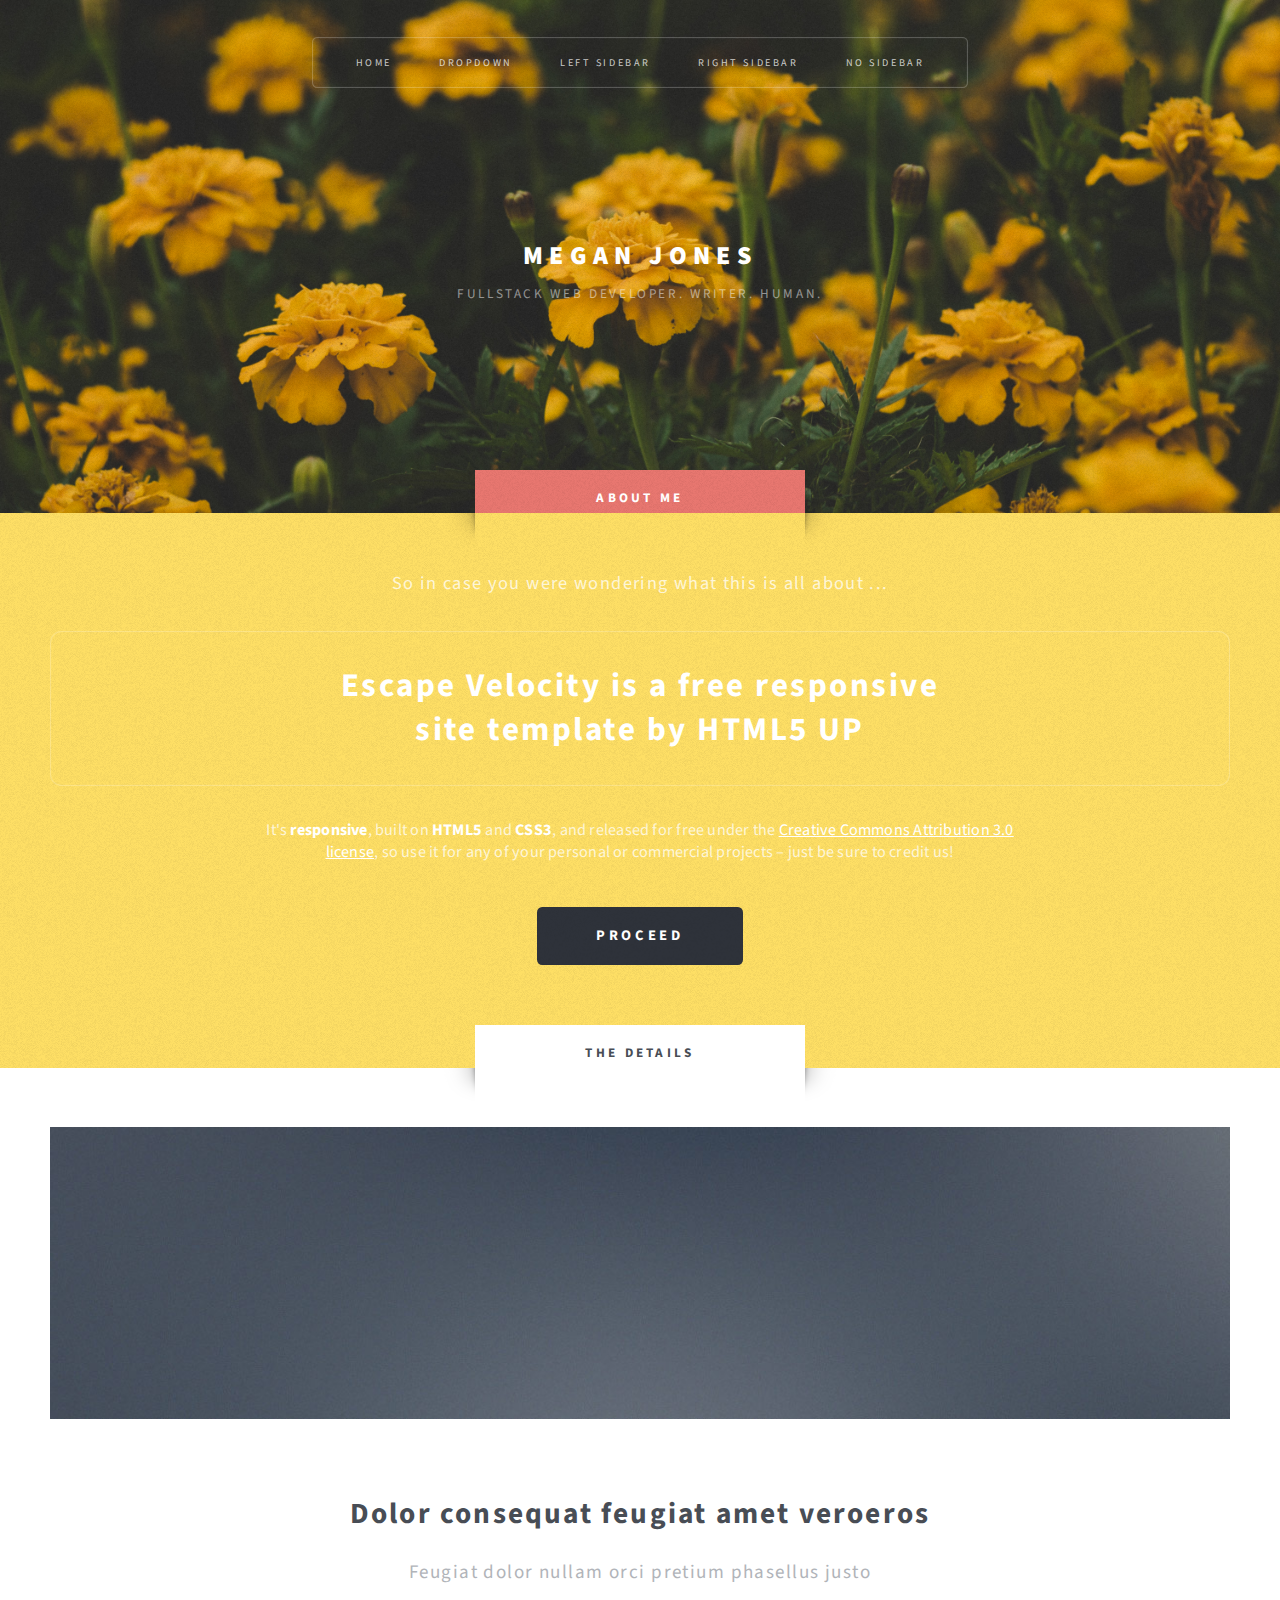
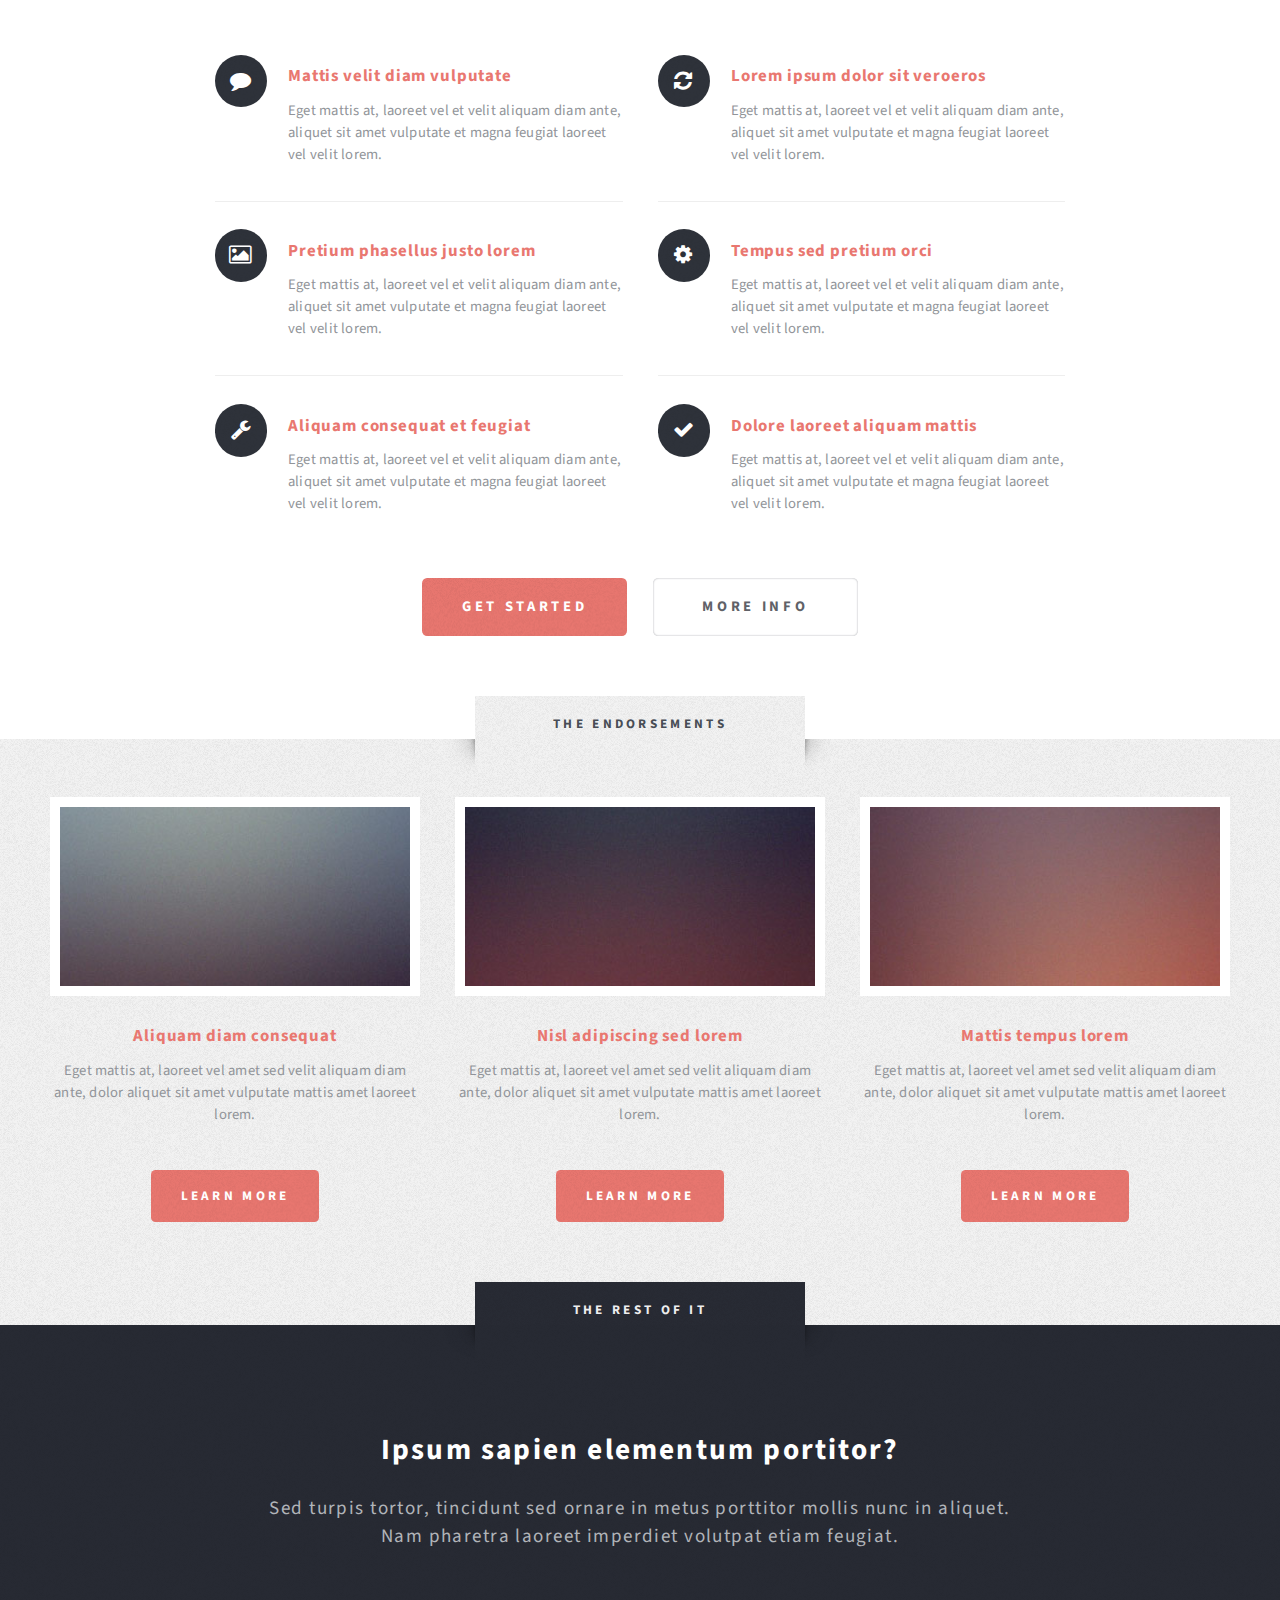
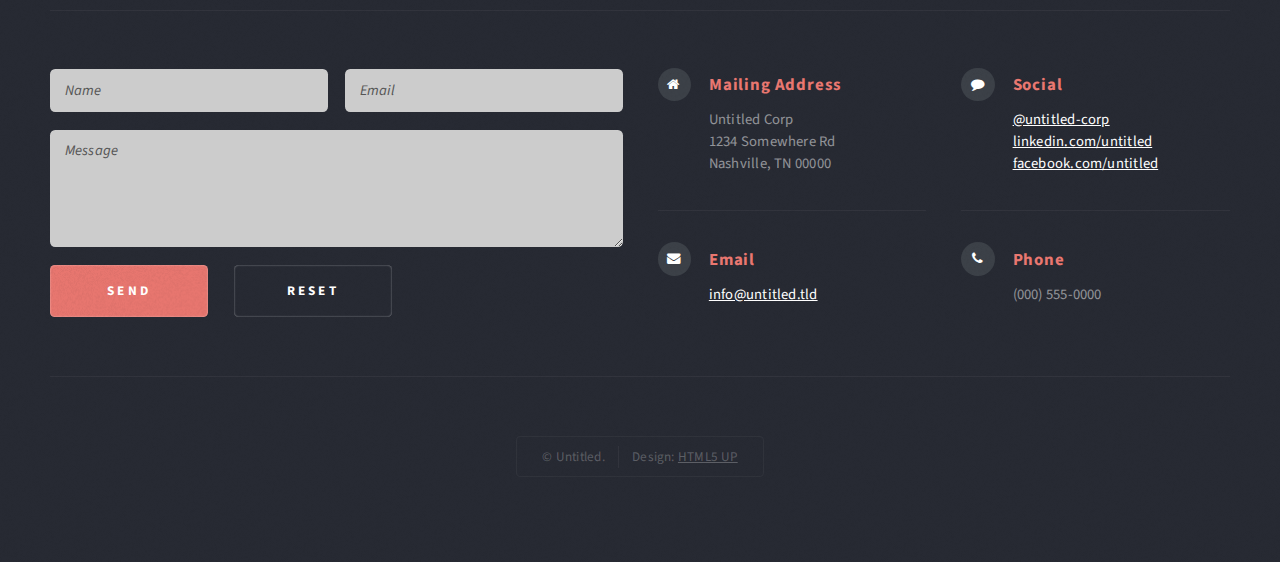
==== commit 2f4af304: "changed header image and nav" ====
--- a/index.html
+++ b/index.html
@@ -1,282 +1,282 @@
-<!DOCTYPE HTML>
-<!--
-	Escape Velocity by HTML5 UP
-	html5up.net | @ajlkn
-	Free for personal and commercial use under the CCA 3.0 license (html5up.net/license)
--->
-<html>
-	<head>
-		<title>Escape Velocity by HTML5 UP</title>
-		<meta charset="utf-8" />
-		<meta name="viewport" content="width=device-width, initial-scale=1, user-scalable=no" />
-		<link rel="stylesheet" href="assets/css/main.css" />
-	</head>
-	<body class="homepage is-preload">
-		<div id="page-wrapper">
-
-			<!-- Header -->
-				<section id="header" class="wrapper">
-
-					<!-- Logo -->
-						<div id="logo">
-							<h1><a href="index.html">Escape Velocity</a></h1>
-							<p>A free responsive site template by HTML5 UP</p>
-						</div>
-
-					<!-- Nav -->
-						<nav id="nav">
-							<ul>
-								<li class="current"><a href="index.html">Home</a></li>
-								<li>
-									<a href="#">Dropdown</a>
-									<ul>
-										<li><a href="#">Lorem ipsum</a></li>
-										<li><a href="#">Magna veroeros</a></li>
-										<li><a href="#">Etiam nisl</a></li>
-										<li>
-											<a href="#">Sed consequat</a>
-											<ul>
-												<li><a href="#">Lorem dolor</a></li>
-												<li><a href="#">Amet consequat</a></li>
-												<li><a href="#">Magna phasellus</a></li>
-												<li><a href="#">Etiam nisl</a></li>
-												<li><a href="#">Sed feugiat</a></li>
-											</ul>
-										</li>
-										<li><a href="#">Nisl tempus</a></li>
-									</ul>
-								</li>
-								<li><a href="left-sidebar.html">Left Sidebar</a></li>
-								<li><a href="right-sidebar.html">Right Sidebar</a></li>
-								<li><a href="no-sidebar.html">No Sidebar</a></li>
-							</ul>
-						</nav>
-
-				</section>
-
-			<!-- Intro -->
-				<section id="intro" class="wrapper style1">
-					<div class="title">The Introduction</div>
-					<div class="container">
-						<p class="style1">So in case you were wondering what this is all about ...</p>
-						<p class="style2">
-							Escape Velocity is a free responsive<br class="mobile-hide" />
-							site template by <a href="http://html5up.net" class="nobr">HTML5 UP</a>
-						</p>
-						<p class="style3">It's <strong>responsive</strong>, built on <strong>HTML5</strong> and <strong>CSS3</strong>, and released for
-						free under the <a href="http://html5up.net/license">Creative Commons Attribution 3.0 license</a>, so use it for any of
-						your personal or commercial projects &ndash; just be sure to credit us!</p>
-						<ul class="actions">
-							<li><a href="#" class="button style3 large">Proceed</a></li>
-						</ul>
-					</div>
-				</section>
-
-			<!-- Main -->
-				<section id="main" class="wrapper style2">
-					<div class="title">The Details</div>
-					<div class="container">
-
-						<!-- Image -->
-							<a href="#" class="image featured">
-								<img src="images/pic01.jpg" alt="" />
-							</a>
-
-						<!-- Features -->
-							<section id="features">
-								<header class="style1">
-									<h2>Dolor consequat feugiat amet veroeros</h2>
-									<p>Feugiat dolor nullam orci pretium phasellus justo</p>
-								</header>
-								<div class="feature-list">
-									<div class="row">
-										<div class="col-6 col-12-medium">
-											<section>
-												<h3 class="icon fa-comment">Mattis velit diam vulputate</h3>
-												<p>Eget mattis at, laoreet vel et velit aliquam diam ante, aliquet sit amet vulputate et magna feugiat laoreet vel velit lorem.</p>
-											</section>
-										</div>
-										<div class="col-6 col-12-medium">
-											<section>
-												<h3 class="icon fa-refresh">Lorem ipsum dolor sit veroeros</h3>
-												<p>Eget mattis at, laoreet vel et velit aliquam diam ante, aliquet sit amet vulputate et magna feugiat laoreet vel velit lorem.</p>
-											</section>
-										</div>
-										<div class="col-6 col-12-medium">
-											<section>
-												<h3 class="icon fa-picture-o">Pretium phasellus justo lorem</h3>
-												<p>Eget mattis at, laoreet vel et velit aliquam diam ante, aliquet sit amet vulputate et magna feugiat laoreet vel velit lorem.</p>
-											</section>
-										</div>
-										<div class="col-6 col-12-medium">
-											<section>
-												<h3 class="icon fa-cog">Tempus sed pretium orci</h3>
-												<p>Eget mattis at, laoreet vel et velit aliquam diam ante, aliquet sit amet vulputate et magna feugiat laoreet vel velit lorem.</p>
-											</section>
-										</div>
-										<div class="col-6 col-12-medium">
-											<section>
-												<h3 class="icon fa-wrench">Aliquam consequat et feugiat</h3>
-												<p>Eget mattis at, laoreet vel et velit aliquam diam ante, aliquet sit amet vulputate et magna feugiat laoreet vel velit lorem.</p>
-											</section>
-										</div>
-										<div class="col-6 col-12-medium">
-											<section>
-												<h3 class="icon fa-check">Dolore laoreet aliquam mattis</h3>
-												<p>Eget mattis at, laoreet vel et velit aliquam diam ante, aliquet sit amet vulputate et magna feugiat laoreet vel velit lorem.</p>
-											</section>
-										</div>
-									</div>
-								</div>
-								<ul class="actions special">
-									<li><a href="#" class="button style1 large">Get Started</a></li>
-									<li><a href="#" class="button style2 large">More Info</a></li>
-								</ul>
-							</section>
-
-					</div>
-				</section>
-
-			<!-- Highlights -->
-				<section id="highlights" class="wrapper style3">
-					<div class="title">The Endorsements</div>
-					<div class="container">
-						<div class="row aln-center">
-							<div class="col-4 col-12-medium">
-								<section class="highlight">
-									<a href="#" class="image featured"><img src="images/pic02.jpg" alt="" /></a>
-									<h3><a href="#">Aliquam diam consequat</a></h3>
-									<p>Eget mattis at, laoreet vel amet sed velit aliquam diam ante, dolor aliquet sit amet vulputate mattis amet laoreet lorem.</p>
-									<ul class="actions">
-										<li><a href="#" class="button style1">Learn More</a></li>
-									</ul>
-								</section>
-							</div>
-							<div class="col-4 col-12-medium">
-								<section class="highlight">
-									<a href="#" class="image featured"><img src="images/pic03.jpg" alt="" /></a>
-									<h3><a href="#">Nisl adipiscing sed lorem</a></h3>
-									<p>Eget mattis at, laoreet vel amet sed velit aliquam diam ante, dolor aliquet sit amet vulputate mattis amet laoreet lorem.</p>
-									<ul class="actions">
-										<li><a href="#" class="button style1">Learn More</a></li>
-									</ul>
-								</section>
-							</div>
-							<div class="col-4 col-12-medium">
-								<section class="highlight">
-									<a href="#" class="image featured"><img src="images/pic04.jpg" alt="" /></a>
-									<h3><a href="#">Mattis tempus lorem</a></h3>
-									<p>Eget mattis at, laoreet vel amet sed velit aliquam diam ante, dolor aliquet sit amet vulputate mattis amet laoreet lorem.</p>
-									<ul class="actions">
-										<li><a href="#" class="button style1">Learn More</a></li>
-									</ul>
-								</section>
-							</div>
-						</div>
-					</div>
-				</section>
-
-			<!-- Footer -->
-				<section id="footer" class="wrapper">
-					<div class="title">The Rest Of It</div>
-					<div class="container">
-						<header class="style1">
-							<h2>Ipsum sapien elementum portitor?</h2>
-							<p>
-								Sed turpis tortor, tincidunt sed ornare in metus porttitor mollis nunc in aliquet.<br />
-								Nam pharetra laoreet imperdiet volutpat etiam feugiat.
-							</p>
-						</header>
-						<div class="row">
-							<div class="col-6 col-12-medium">
-
-								<!-- Contact Form -->
-									<section>
-										<form method="post" action="#">
-											<div class="row gtr-50">
-												<div class="col-6 col-12-small">
-													<input type="text" name="name" id="contact-name" placeholder="Name" />
-												</div>
-												<div class="col-6 col-12-small">
-													<input type="text" name="email" id="contact-email" placeholder="Email" />
-												</div>
-												<div class="col-12">
-													<textarea name="message" id="contact-message" placeholder="Message" rows="4"></textarea>
-												</div>
-												<div class="col-12">
-													<ul class="actions">
-														<li><input type="submit" class="style1" value="Send" /></li>
-														<li><input type="reset" class="style2" value="Reset" /></li>
-													</ul>
-												</div>
-											</div>
-										</form>
-									</section>
-
-							</div>
-							<div class="col-6 col-12-medium">
-
-								<!-- Contact -->
-									<section class="feature-list small">
-										<div class="row">
-											<div class="col-6 col-12-small">
-												<section>
-													<h3 class="icon fa-home">Mailing Address</h3>
-													<p>
-														Untitled Corp<br />
-														1234 Somewhere Rd<br />
-														Nashville, TN 00000
-													</p>
-												</section>
-											</div>
-											<div class="col-6 col-12-small">
-												<section>
-													<h3 class="icon fa-comment">Social</h3>
-													<p>
-														<a href="#">@untitled-corp</a><br />
-														<a href="#">linkedin.com/untitled</a><br />
-														<a href="#">facebook.com/untitled</a>
-													</p>
-												</section>
-											</div>
-											<div class="col-6 col-12-small">
-												<section>
-													<h3 class="icon fa-envelope">Email</h3>
-													<p>
-														<a href="#">info@untitled.tld</a>
-													</p>
-												</section>
-											</div>
-											<div class="col-6 col-12-small">
-												<section>
-													<h3 class="icon fa-phone">Phone</h3>
-													<p>
-														(000) 555-0000
-													</p>
-												</section>
-											</div>
-										</div>
-									</section>
-
-							</div>
-						</div>
-						<div id="copyright">
-							<ul>
-								<li>&copy; Untitled.</li><li>Design: <a href="http://html5up.net">HTML5 UP</a></li>
-							</ul>
-						</div>
-					</div>
-				</section>
-
-		</div>
-
-		<!-- Scripts -->
-			<script src="assets/js/jquery.min.js"></script>
-			<script src="assets/js/jquery.dropotron.min.js"></script>
-			<script src="assets/js/browser.min.js"></script>
-			<script src="assets/js/breakpoints.min.js"></script>
-			<script src="assets/js/util.js"></script>
-			<script src="assets/js/main.js"></script>
-
-	</body>
+<!DOCTYPE HTML>
+<!--
+	Escape Velocity by HTML5 UP
+	html5up.net | @ajlkn
+	Free for personal and commercial use under the CCA 3.0 license (html5up.net/license)
+-->
+<html>
+	<head>
+		<title>Escape Velocity by HTML5 UP</title>
+		<meta charset="utf-8" />
+		<meta name="viewport" content="width=device-width, initial-scale=1, user-scalable=no" />
+		<link rel="stylesheet" href="assets/css/main.css" />
+	</head>
+	<body class="homepage is-preload">
+		<div id="page-wrapper">
+
+			<!-- Header -->
+				<section id="header" class="wrapper">
+
+					<!-- Logo -->
+						<div id="logo">
+							<h1><a href="index.html">Megan Jones</a></h1>
+							<p>fullstack web developer. writer. human.</p>
+						</div>
+
+					<!-- Nav -->
+						<nav id="nav">
+							<ul>
+								<li class="current"><a href="index.html">Home</a></li>
+								<li>
+									<a href="#">Dropdown</a>
+									<ul>
+										<li><a href="#">About Me</a></li>
+										<li><a href="#">Portfolio</a></li>
+										<li><a href="#">Writing</a></li>
+										<li>
+											<a href="#">Sed consequat</a>
+											<ul>
+												<li><a href="#">Lorem dolor</a></li>
+												<li><a href="#">Amet consequat</a></li>
+												<li><a href="#">Magna phasellus</a></li>
+												<li><a href="#">Etiam nisl</a></li>
+												<li><a href="#">Sed feugiat</a></li>
+											</ul>
+										</li>
+										<li><a href="#">Nisl tempus</a></li>
+									</ul>
+								</li>
+								<li><a href="left-sidebar.html">Left Sidebar</a></li>
+								<li><a href="right-sidebar.html">Right Sidebar</a></li>
+								<li><a href="no-sidebar.html">No Sidebar</a></li>
+							</ul>
+						</nav>
+
+				</section>
+
+			<!-- Intro -->
+				<section id="intro" class="wrapper style1">
+					<div class="title">About Me</div>
+					<div class="container">
+						<p class="style1">So in case you were wondering what this is all about ...</p>
+						<p class="style2">
+							Escape Velocity is a free responsive<br class="mobile-hide" />
+							site template by <a href="http://html5up.net" class="nobr">HTML5 UP</a>
+						</p>
+						<p class="style3">It's <strong>responsive</strong>, built on <strong>HTML5</strong> and <strong>CSS3</strong>, and released for
+						free under the <a href="http://html5up.net/license">Creative Commons Attribution 3.0 license</a>, so use it for any of
+						your personal or commercial projects &ndash; just be sure to credit us!</p>
+						<ul class="actions">
+							<li><a href="#" class="button style3 large">Proceed</a></li>
+						</ul>
+					</div>
+				</section>
+
+			<!-- Main -->
+				<section id="main" class="wrapper style2">
+					<div class="title">The Details</div>
+					<div class="container">
+
+						<!-- Image -->
+							<a href="#" class="image featured">
+								<img src="images/pic01.jpg" alt="" />
+							</a>
+
+						<!-- Features -->
+							<section id="features">
+								<header class="style1">
+									<h2>Dolor consequat feugiat amet veroeros</h2>
+									<p>Feugiat dolor nullam orci pretium phasellus justo</p>
+								</header>
+								<div class="feature-list">
+									<div class="row">
+										<div class="col-6 col-12-medium">
+											<section>
+												<h3 class="icon fa-comment">Mattis velit diam vulputate</h3>
+												<p>Eget mattis at, laoreet vel et velit aliquam diam ante, aliquet sit amet vulputate et magna feugiat laoreet vel velit lorem.</p>
+											</section>
+										</div>
+										<div class="col-6 col-12-medium">
+											<section>
+												<h3 class="icon fa-refresh">Lorem ipsum dolor sit veroeros</h3>
+												<p>Eget mattis at, laoreet vel et velit aliquam diam ante, aliquet sit amet vulputate et magna feugiat laoreet vel velit lorem.</p>
+											</section>
+										</div>
+										<div class="col-6 col-12-medium">
+											<section>
+												<h3 class="icon fa-picture-o">Pretium phasellus justo lorem</h3>
+												<p>Eget mattis at, laoreet vel et velit aliquam diam ante, aliquet sit amet vulputate et magna feugiat laoreet vel velit lorem.</p>
+											</section>
+										</div>
+										<div class="col-6 col-12-medium">
+											<section>
+												<h3 class="icon fa-cog">Tempus sed pretium orci</h3>
+												<p>Eget mattis at, laoreet vel et velit aliquam diam ante, aliquet sit amet vulputate et magna feugiat laoreet vel velit lorem.</p>
+											</section>
+										</div>
+										<div class="col-6 col-12-medium">
+											<section>
+												<h3 class="icon fa-wrench">Aliquam consequat et feugiat</h3>
+												<p>Eget mattis at, laoreet vel et velit aliquam diam ante, aliquet sit amet vulputate et magna feugiat laoreet vel velit lorem.</p>
+											</section>
+										</div>
+										<div class="col-6 col-12-medium">
+											<section>
+												<h3 class="icon fa-check">Dolore laoreet aliquam mattis</h3>
+												<p>Eget mattis at, laoreet vel et velit aliquam diam ante, aliquet sit amet vulputate et magna feugiat laoreet vel velit lorem.</p>
+											</section>
+										</div>
+									</div>
+								</div>
+								<ul class="actions special">
+									<li><a href="#" class="button style1 large">Get Started</a></li>
+									<li><a href="#" class="button style2 large">More Info</a></li>
+								</ul>
+							</section>
+
+					</div>
+				</section>
+
+			<!-- Highlights -->
+				<section id="highlights" class="wrapper style3">
+					<div class="title">The Endorsements</div>
+					<div class="container">
+						<div class="row aln-center">
+							<div class="col-4 col-12-medium">
+								<section class="highlight">
+									<a href="#" class="image featured"><img src="images/pic02.jpg" alt="" /></a>
+									<h3><a href="#">Aliquam diam consequat</a></h3>
+									<p>Eget mattis at, laoreet vel amet sed velit aliquam diam ante, dolor aliquet sit amet vulputate mattis amet laoreet lorem.</p>
+									<ul class="actions">
+										<li><a href="#" class="button style1">Learn More</a></li>
+									</ul>
+								</section>
+							</div>
+							<div class="col-4 col-12-medium">
+								<section class="highlight">
+									<a href="#" class="image featured"><img src="images/pic03.jpg" alt="" /></a>
+									<h3><a href="#">Nisl adipiscing sed lorem</a></h3>
+									<p>Eget mattis at, laoreet vel amet sed velit aliquam diam ante, dolor aliquet sit amet vulputate mattis amet laoreet lorem.</p>
+									<ul class="actions">
+										<li><a href="#" class="button style1">Learn More</a></li>
+									</ul>
+								</section>
+							</div>
+							<div class="col-4 col-12-medium">
+								<section class="highlight">
+									<a href="#" class="image featured"><img src="images/pic04.jpg" alt="" /></a>
+									<h3><a href="#">Mattis tempus lorem</a></h3>
+									<p>Eget mattis at, laoreet vel amet sed velit aliquam diam ante, dolor aliquet sit amet vulputate mattis amet laoreet lorem.</p>
+									<ul class="actions">
+										<li><a href="#" class="button style1">Learn More</a></li>
+									</ul>
+								</section>
+							</div>
+						</div>
+					</div>
+				</section>
+
+			<!-- Footer -->
+				<section id="footer" class="wrapper">
+					<div class="title">The Rest Of It</div>
+					<div class="container">
+						<header class="style1">
+							<h2>Ipsum sapien elementum portitor?</h2>
+							<p>
+								Sed turpis tortor, tincidunt sed ornare in metus porttitor mollis nunc in aliquet.<br />
+								Nam pharetra laoreet imperdiet volutpat etiam feugiat.
+							</p>
+						</header>
+						<div class="row">
+							<div class="col-6 col-12-medium">
+
+								<!-- Contact Form -->
+									<section>
+										<form method="post" action="#">
+											<div class="row gtr-50">
+												<div class="col-6 col-12-small">
+													<input type="text" name="name" id="contact-name" placeholder="Name" />
+												</div>
+												<div class="col-6 col-12-small">
+													<input type="text" name="email" id="contact-email" placeholder="Email" />
+												</div>
+												<div class="col-12">
+													<textarea name="message" id="contact-message" placeholder="Message" rows="4"></textarea>
+												</div>
+												<div class="col-12">
+													<ul class="actions">
+														<li><input type="submit" class="style1" value="Send" /></li>
+														<li><input type="reset" class="style2" value="Reset" /></li>
+													</ul>
+												</div>
+											</div>
+										</form>
+									</section>
+
+							</div>
+							<div class="col-6 col-12-medium">
+
+								<!-- Contact -->
+									<section class="feature-list small">
+										<div class="row">
+											<div class="col-6 col-12-small">
+												<section>
+													<h3 class="icon fa-home">Mailing Address</h3>
+													<p>
+														Untitled Corp<br />
+														1234 Somewhere Rd<br />
+														Nashville, TN 00000
+													</p>
+												</section>
+											</div>
+											<div class="col-6 col-12-small">
+												<section>
+													<h3 class="icon fa-comment">Social</h3>
+													<p>
+														<a href="#">@untitled-corp</a><br />
+														<a href="#">linkedin.com/untitled</a><br />
+														<a href="#">facebook.com/untitled</a>
+													</p>
+												</section>
+											</div>
+											<div class="col-6 col-12-small">
+												<section>
+													<h3 class="icon fa-envelope">Email</h3>
+													<p>
+														<a href="#">info@untitled.tld</a>
+													</p>
+												</section>
+											</div>
+											<div class="col-6 col-12-small">
+												<section>
+													<h3 class="icon fa-phone">Phone</h3>
+													<p>
+														(000) 555-0000
+													</p>
+												</section>
+											</div>
+										</div>
+									</section>
+
+							</div>
+						</div>
+						<div id="copyright">
+							<ul>
+								<li>&copy; Untitled.</li><li>Design: <a href="http://html5up.net">HTML5 UP</a></li>
+							</ul>
+						</div>
+					</div>
+				</section>
+
+		</div>
+
+		<!-- Scripts -->
+			<script src="assets/js/jquery.min.js"></script>
+			<script src="assets/js/jquery.dropotron.min.js"></script>
+			<script src="assets/js/browser.min.js"></script>
+			<script src="assets/js/breakpoints.min.js"></script>
+			<script src="assets/js/util.js"></script>
+			<script src="assets/js/main.js"></script>
+
+	</body>
 </html>--- a/assets/css/main.css
+++ b/assets/css/main.css
@@ -1987,7 +1987,7 @@
 			}
 
 		.wrapper.style1 {
-			background: #e97770 url("images/overlay.png");
+			background: #ffe066 url("images/overlay.png");
 			color: #eee;
 			color: rgba(255, 255, 255, 0.75);
 		}
@@ -2046,7 +2046,7 @@
 		justify-content: center;
 		position: relative;
 		height: 24em;
-		background: url("../../images/banner.jpg") center center;
+		background: url("../../images/susans.jpg") center center;
 		background-size: cover;
 		padding: 0;
 	}
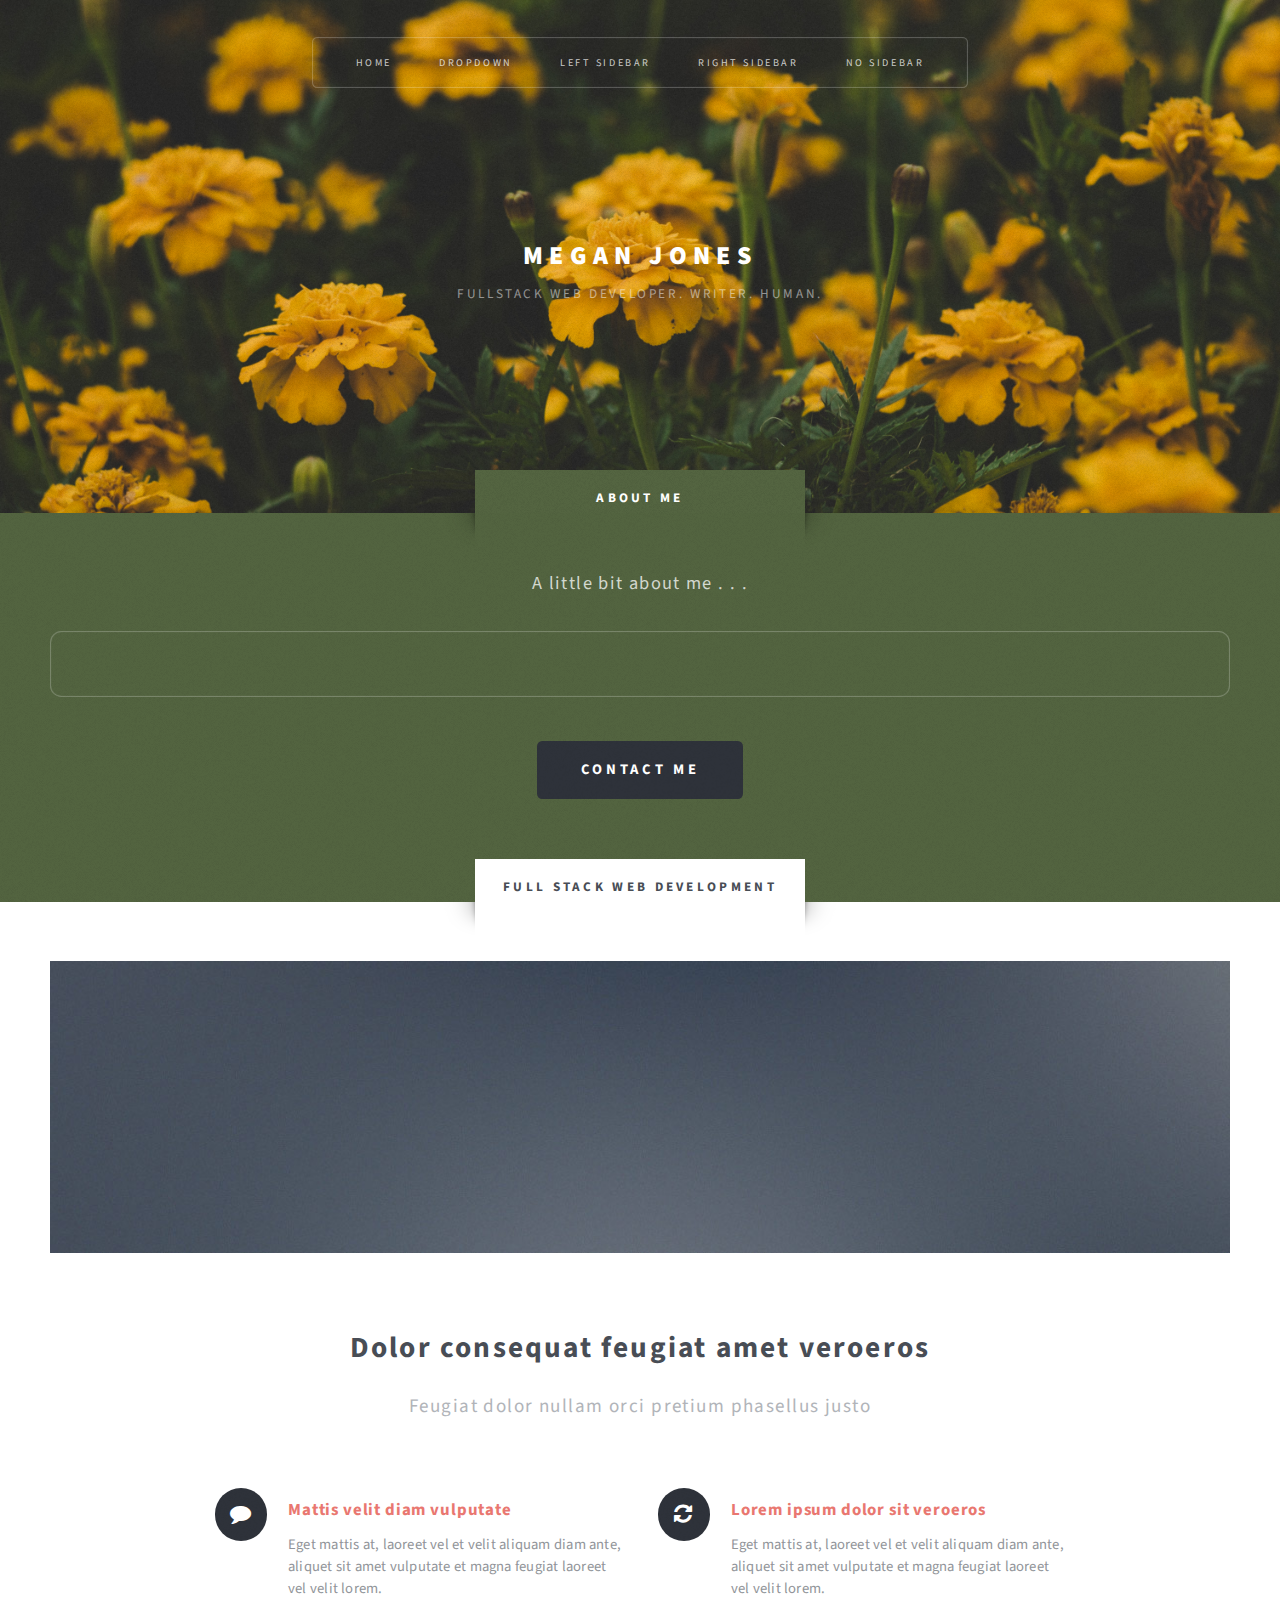
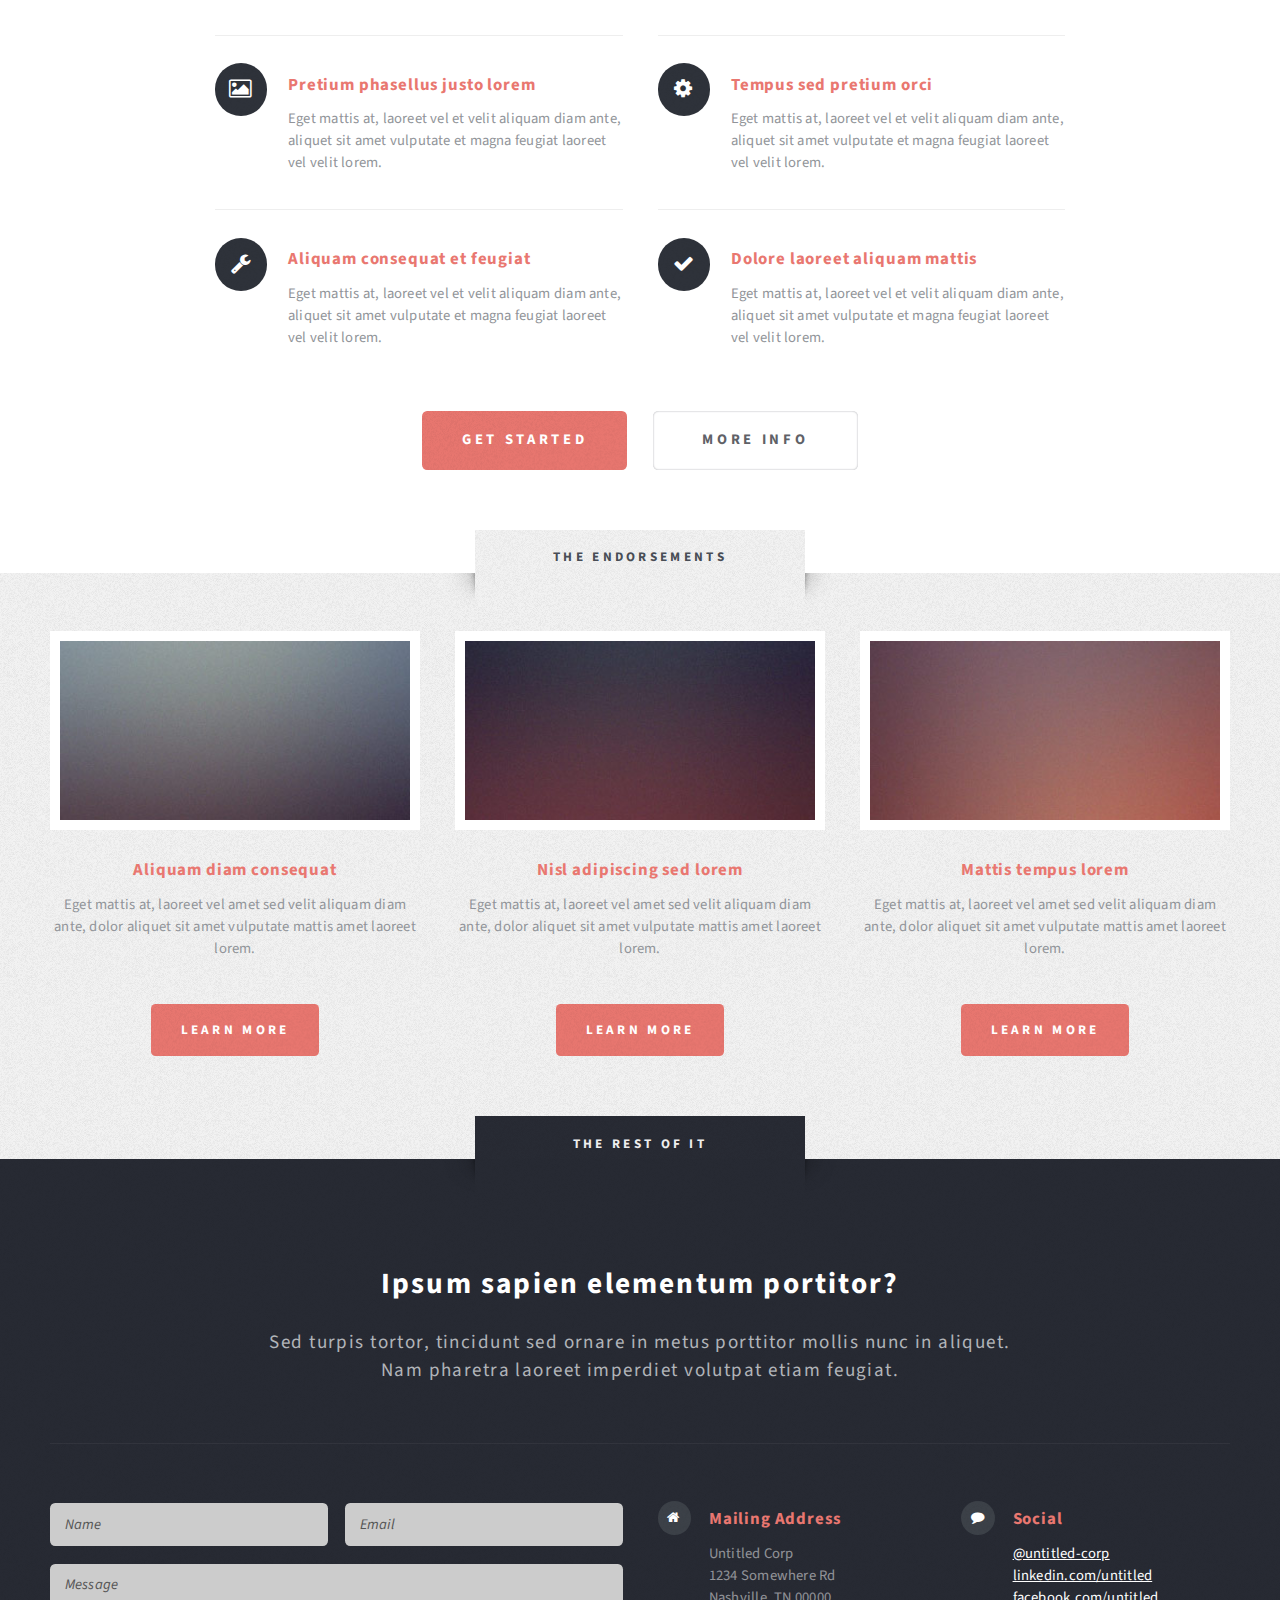
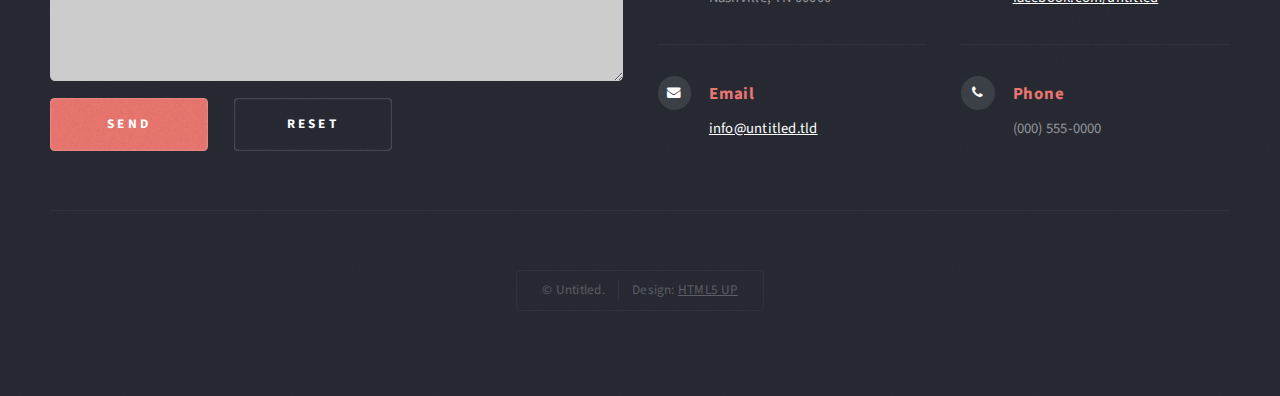
==== commit bbe18bd8: "changed around colors in heading area and info section" ====
--- a/index.html
+++ b/index.html
@@ -31,19 +31,19 @@
 									<a href="#">Dropdown</a>
 									<ul>
 										<li><a href="#">About Me</a></li>
-										<li><a href="#">Portfolio</a></li>
-										<li><a href="#">Writing</a></li>
+										<li><a href="#">Resume</a></li>
+										<li><a href="#">Writings</a></li>
 										<li>
-											<a href="#">Sed consequat</a>
+											<a href="#">Portfolio</a>
 											<ul>
-												<li><a href="#">Lorem dolor</a></li>
-												<li><a href="#">Amet consequat</a></li>
-												<li><a href="#">Magna phasellus</a></li>
-												<li><a href="#">Etiam nisl</a></li>
-												<li><a href="#">Sed feugiat</a></li>
+												<li><a href="#">Project 1</a></li>
+												<li><a href="#">Project 2</a></li>
+												<li><a href="#">Project 3</a></li>
+												<li><a href="#">Project 4</a></li>
+												<li><a href="#">Project 5</a></li>
 											</ul>
 										</li>
-										<li><a href="#">Nisl tempus</a></li>
+										<li><a href="#">Contact Me</a></li>
 									</ul>
 								</li>
 								<li><a href="left-sidebar.html">Left Sidebar</a></li>
@@ -58,23 +58,20 @@
 				<section id="intro" class="wrapper style1">
 					<div class="title">About Me</div>
 					<div class="container">
-						<p class="style1">So in case you were wondering what this is all about ...</p>
+						<p class="style1">A little bit about me . . .</p>
 						<p class="style2">
-							Escape Velocity is a free responsive<br class="mobile-hide" />
-							site template by <a href="http://html5up.net" class="nobr">HTML5 UP</a>
+							
 						</p>
-						<p class="style3">It's <strong>responsive</strong>, built on <strong>HTML5</strong> and <strong>CSS3</strong>, and released for
-						free under the <a href="http://html5up.net/license">Creative Commons Attribution 3.0 license</a>, so use it for any of
-						your personal or commercial projects &ndash; just be sure to credit us!</p>
+						<p class="style3"></p>
 						<ul class="actions">
-							<li><a href="#" class="button style3 large">Proceed</a></li>
+							<li><a href="#" class="button style3 large">Contact Me</a></li>
 						</ul>
 					</div>
 				</section>
 
 			<!-- Main -->
 				<section id="main" class="wrapper style2">
-					<div class="title">The Details</div>
+					<div class="title">Full Stack Web Development</div>
 					<div class="container">
 
 						<!-- Image -->
--- a/assets/css/main.css
+++ b/assets/css/main.css
@@ -1987,13 +1987,13 @@
 			}
 
 		.wrapper.style1 {
-			background: #ffe066 url("images/overlay.png");
+			background: #546541 url("images/overlay.png");
 			color: #eee;
 			color: rgba(255, 255, 255, 0.75);
 		}
 
 			.wrapper.style1 .title {
-				background: #e97770 url("images/overlay.png");
+				background: #546541 url("images/overlay.png");
 				color: #fff;
 			}
 
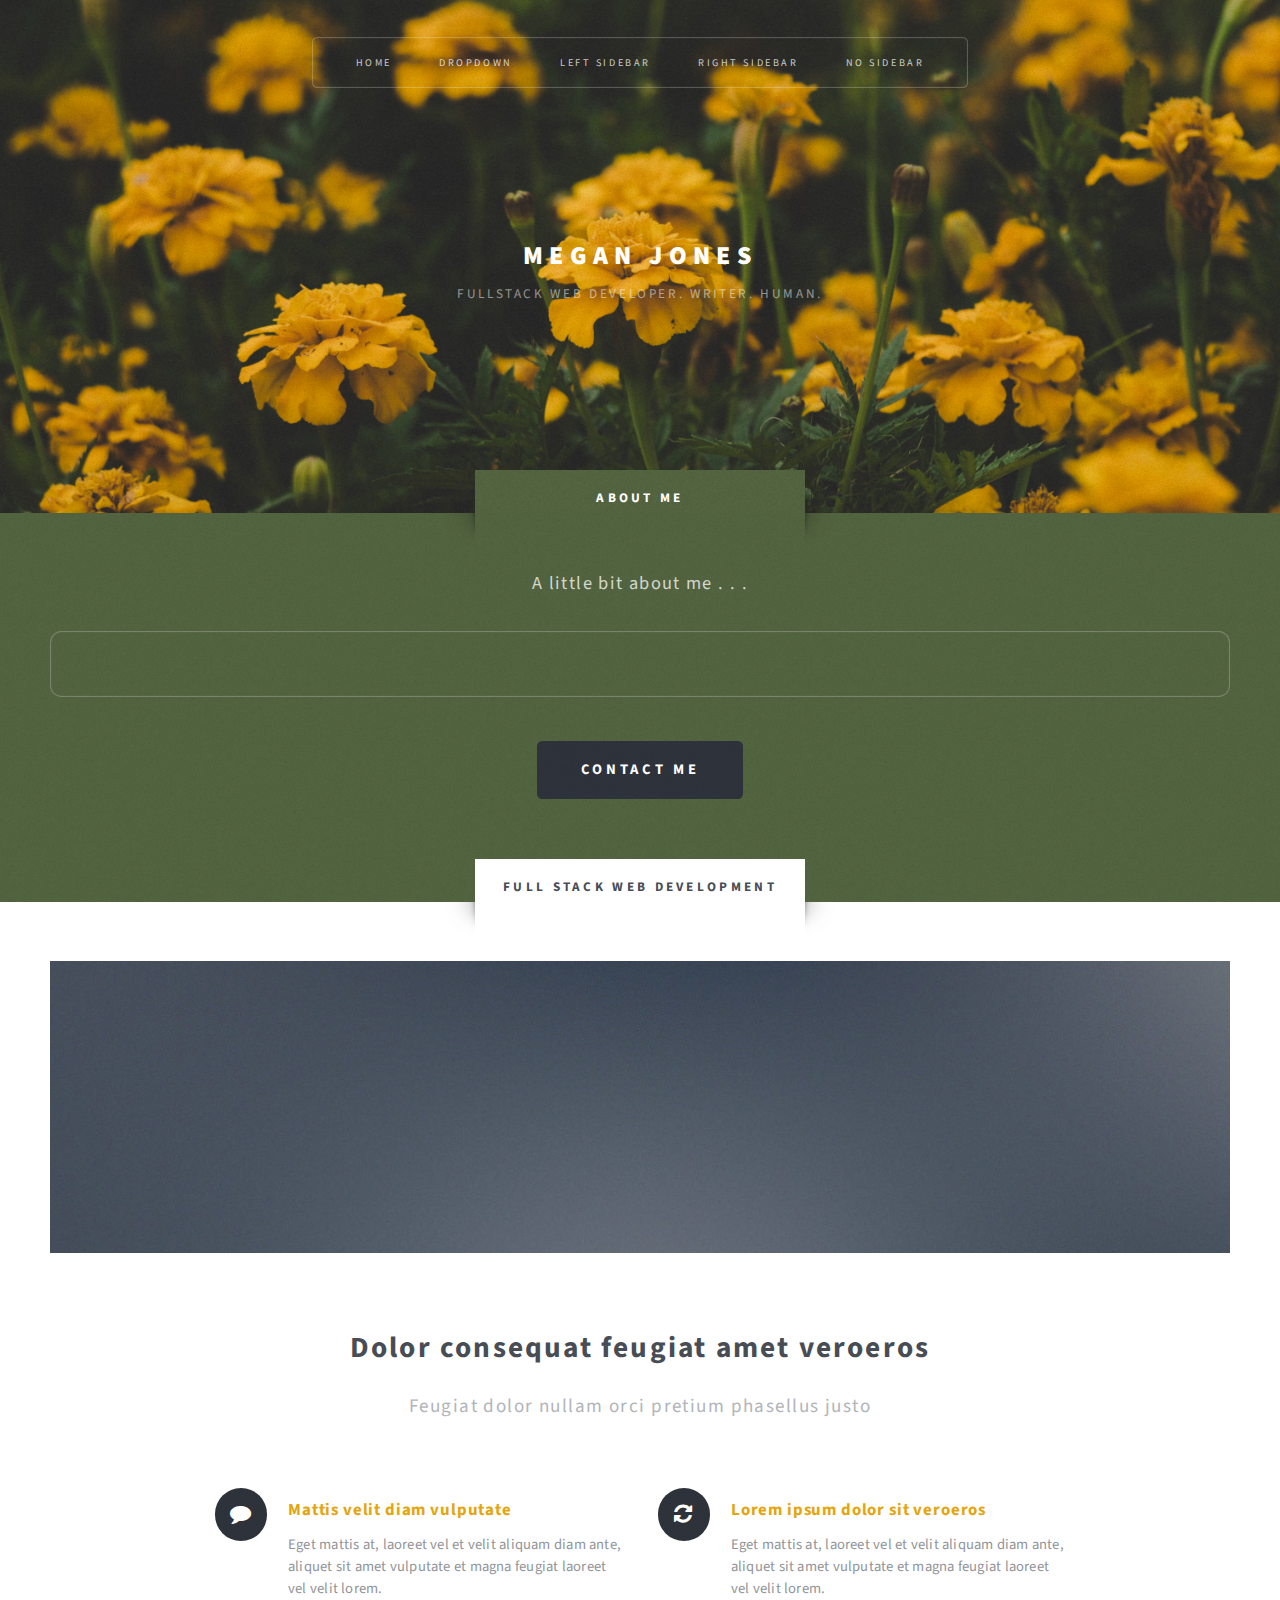
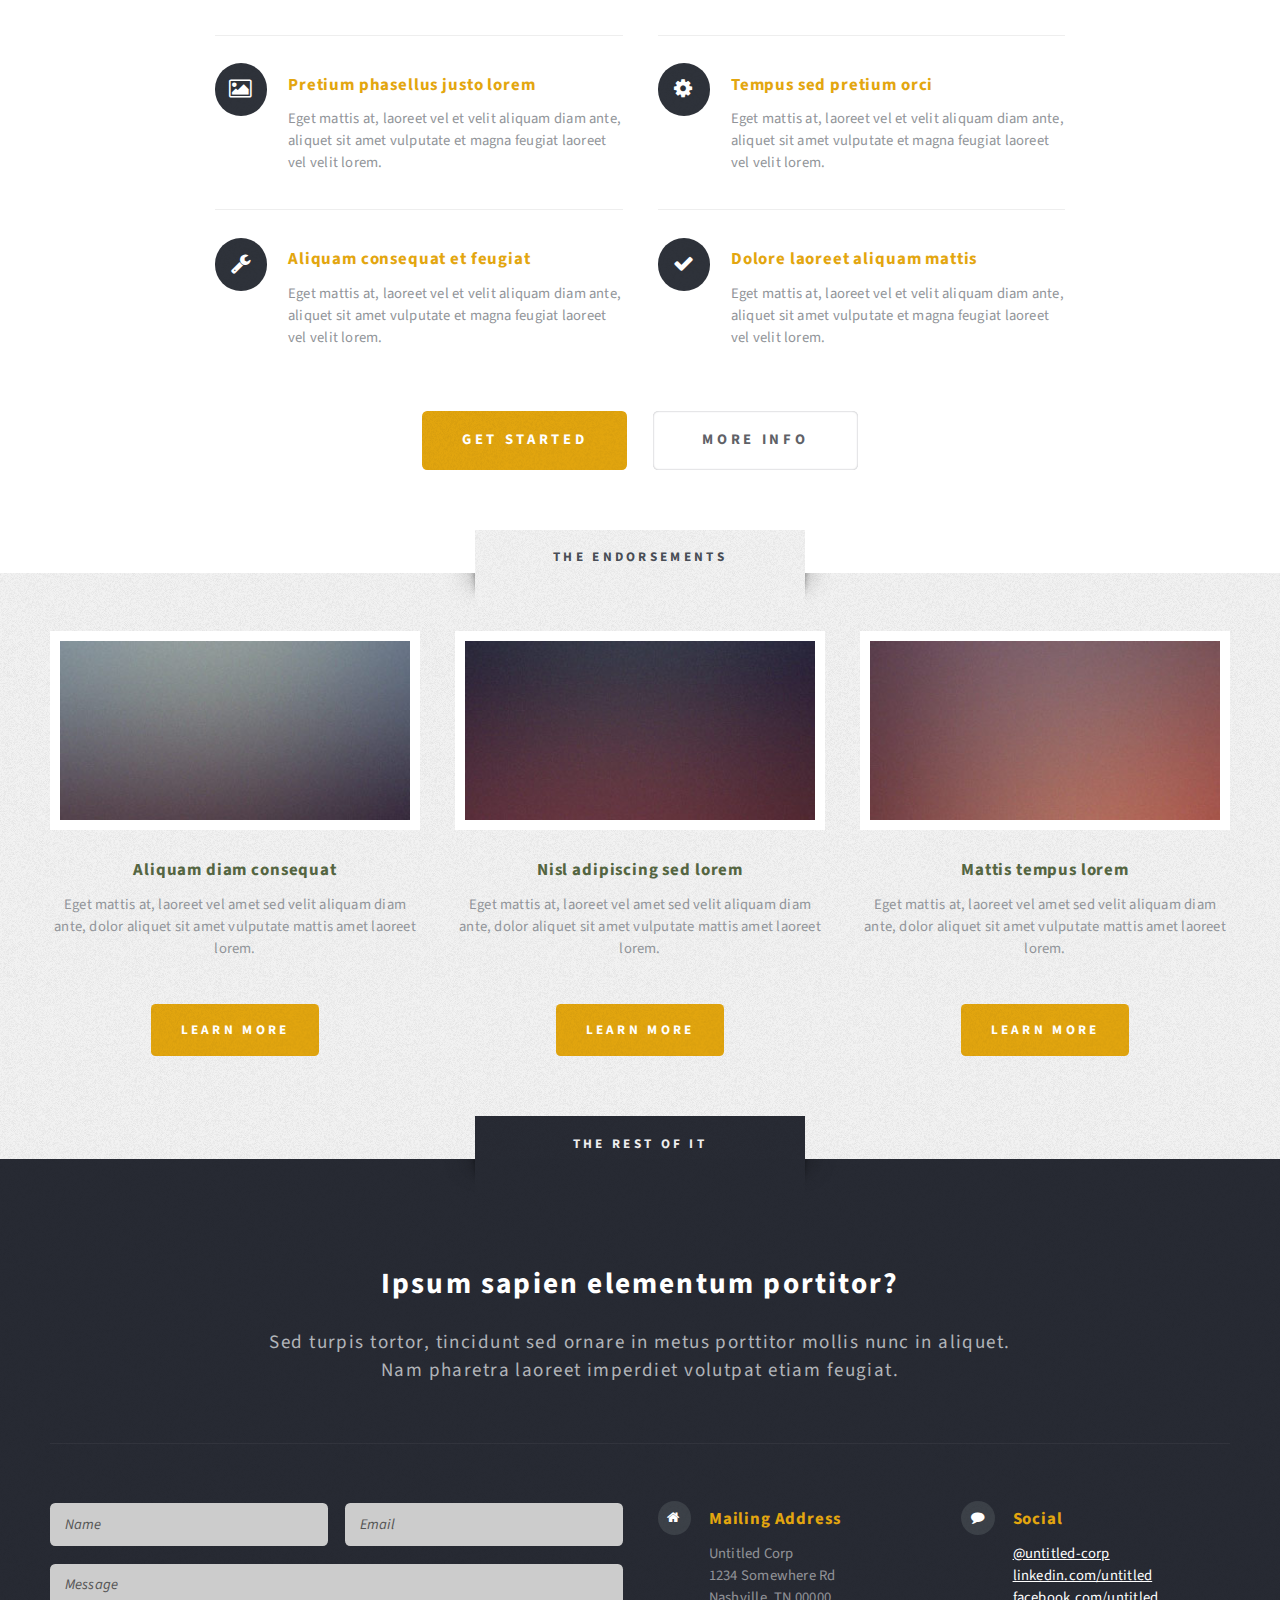
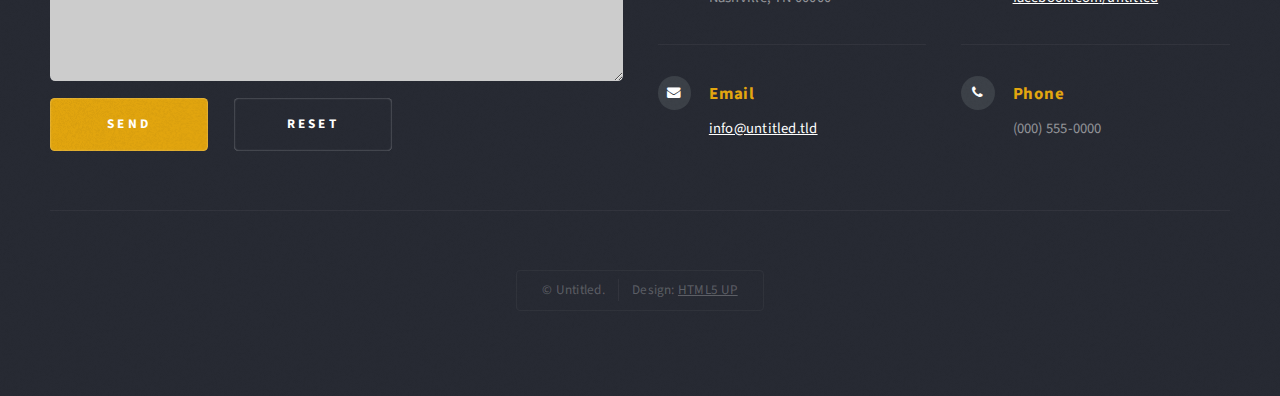
==== commit 38181f2a: "edited the button and text colors for the rest of index.html" ====
--- a/index.html
+++ b/index.html
@@ -6,7 +6,7 @@
 -->
 <html>
 	<head>
-		<title>Escape Velocity by HTML5 UP</title>
+		<title>Megan Jones</title>
 		<meta charset="utf-8" />
 		<meta name="viewport" content="width=device-width, initial-scale=1, user-scalable=no" />
 		<link rel="stylesheet" href="assets/css/main.css" />
--- a/assets/css/main.css
+++ b/assets/css/main.css
@@ -1672,7 +1672,7 @@
 		input[type="reset"].style1,
 		button.style1,
 		.button.style1 {
-			background: #e97770 url("images/overlay.png");
+			background: #e3a60f url("images/overlay.png");
 			color: #fff;
 		}
 
@@ -1850,7 +1850,7 @@
 		}
 
 		.feature-list h3 {
-			color: #e97770 !important;
+			color: #e3a60f !important;
 			margin: -0.35em 0 0.75em 0;
 			font-size: 1.15em;
 			letter-spacing: 0.05em;
@@ -2246,7 +2246,7 @@
 	}
 
 		#highlights .highlight h3 {
-			color: #e97770;
+			color: #546541;
 			margin: 0 0 0.75em 0;
 			font-size: 1.15em;
 			letter-spacing: 0.05em;
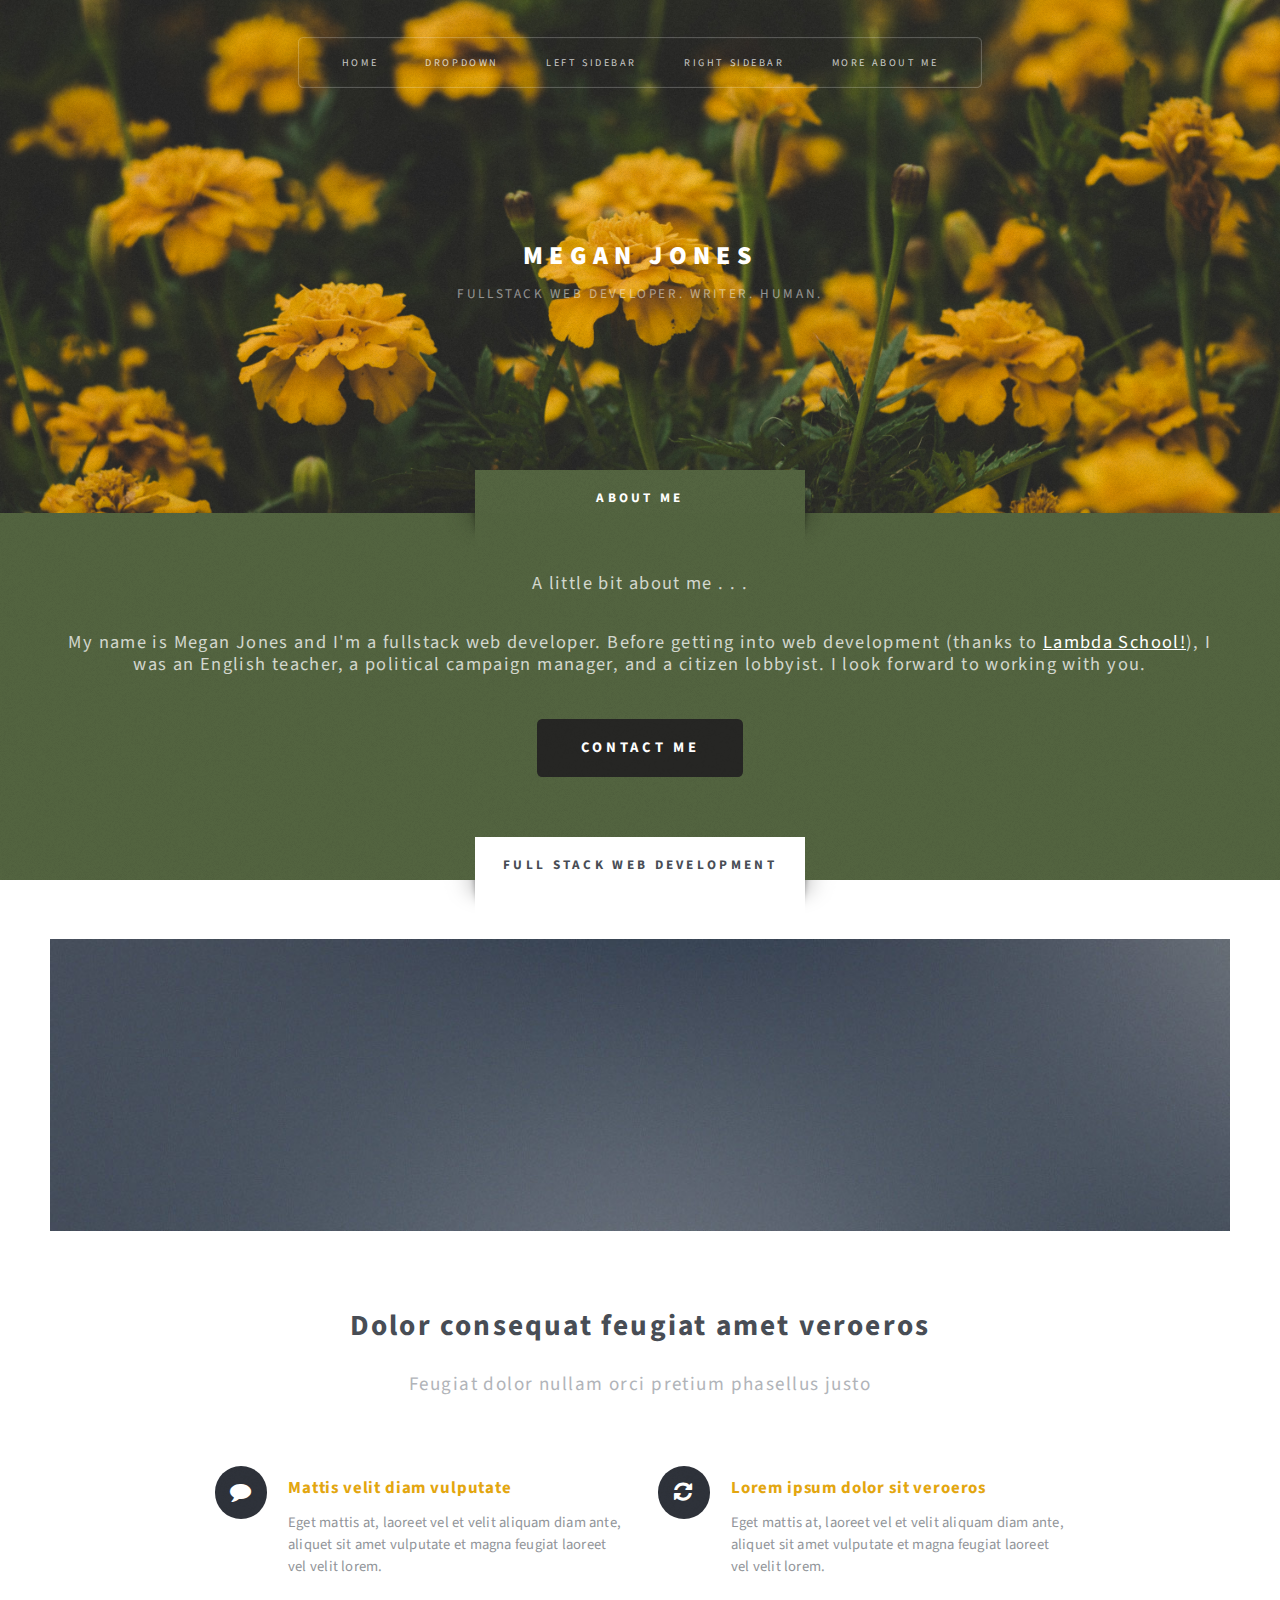
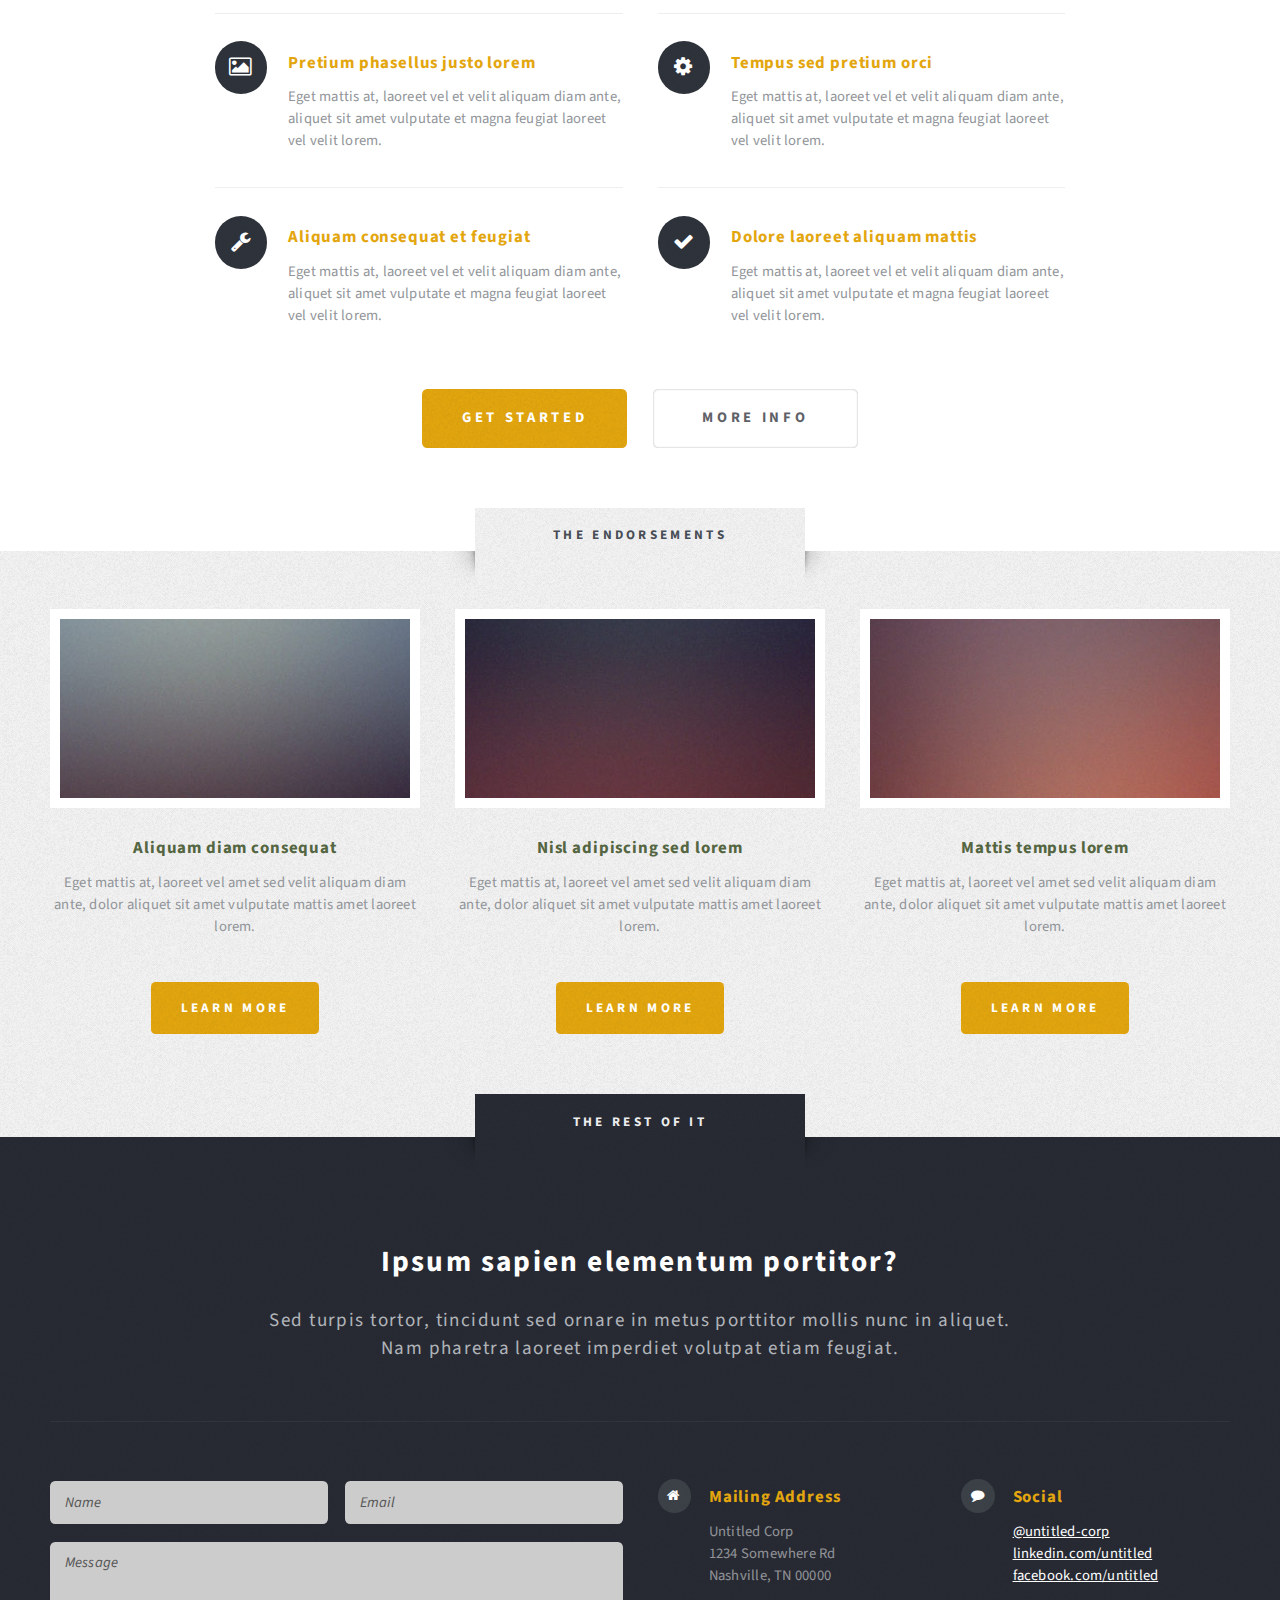
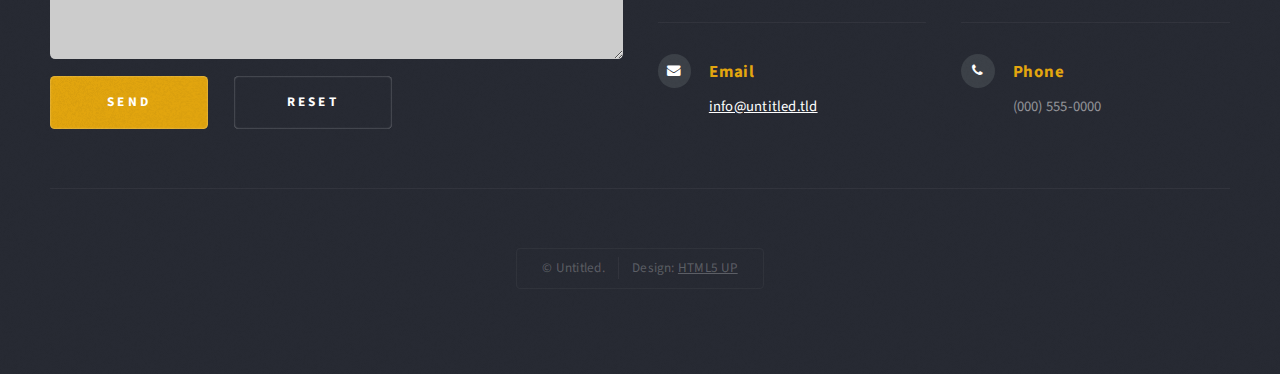
==== commit 7a5957f6: "added images of responsive great idea website" ====
--- a/index.html
+++ b/index.html
@@ -6,7 +6,7 @@
 -->
 <html>
 	<head>
-		<title>Megan Jones</title>
+		<title>Megan Jones: meginks</title>
 		<meta charset="utf-8" />
 		<meta name="viewport" content="width=device-width, initial-scale=1, user-scalable=no" />
 		<link rel="stylesheet" href="assets/css/main.css" />
@@ -48,7 +48,7 @@
 								</li>
 								<li><a href="left-sidebar.html">Left Sidebar</a></li>
 								<li><a href="right-sidebar.html">Right Sidebar</a></li>
-								<li><a href="no-sidebar.html">No Sidebar</a></li>
+								<li><a href="more-about-me.html">More About Me</a></li>
 							</ul>
 						</nav>
 
@@ -59,12 +59,11 @@
 					<div class="title">About Me</div>
 					<div class="container">
 						<p class="style1">A little bit about me . . .</p>
-						<p class="style2">
-							
+						<p class="style1"> My name is Megan Jones and I'm a fullstack web developer. Before getting into web development (thanks to <a href="https://lambdaschool.com/">Lambda School!</a>), I was an English teacher, a political campaign manager, and a citizen lobbyist. I look forward to working with you.  
 						</p>
 						<p class="style3"></p>
 						<ul class="actions">
-							<li><a href="#" class="button style3 large">Contact Me</a></li>
+							<li><a href="#" class="button style3 large">contact me</a></li>
 						</ul>
 					</div>
 				</section>
--- a/assets/css/main.css
+++ b/assets/css/main.css
@@ -1655,7 +1655,7 @@
 		input[type="reset"]:hover,
 		button:hover,
 		.button:hover {
-			background-color: #f98780;
+			background-color: #272725;
 		}
 
 		input[type="button"].large,
@@ -1681,7 +1681,7 @@
 			input[type="reset"].style1:hover,
 			button.style1:hover,
 			.button.style1:hover {
-				background-color: #f98780;
+				background-color: #272725;
 			}
 
 			input[type="button"].style1:active,
@@ -1689,7 +1689,7 @@
 			input[type="reset"].style1:active,
 			button.style1:active,
 			.button.style1:active {
-				background-color: #d96760;
+				background-color: #272725;
 			}
 
 		input[type="button"].style2,
@@ -1723,7 +1723,7 @@
 		input[type="reset"].style3,
 		button.style3,
 		.button.style3 {
-			background: #2f333b url("images/overlay.png");
+			background: #272725 url("images/overlay.png");
 			color: #fff;
 		}
 
@@ -1732,7 +1732,7 @@
 			input[type="reset"].style3:hover,
 			button.style3:hover,
 			.button.style3:hover {
-				background-color: #3f434b;
+				background-color: #e3a60f;
 			}
 
 			input[type="button"].style3:active,
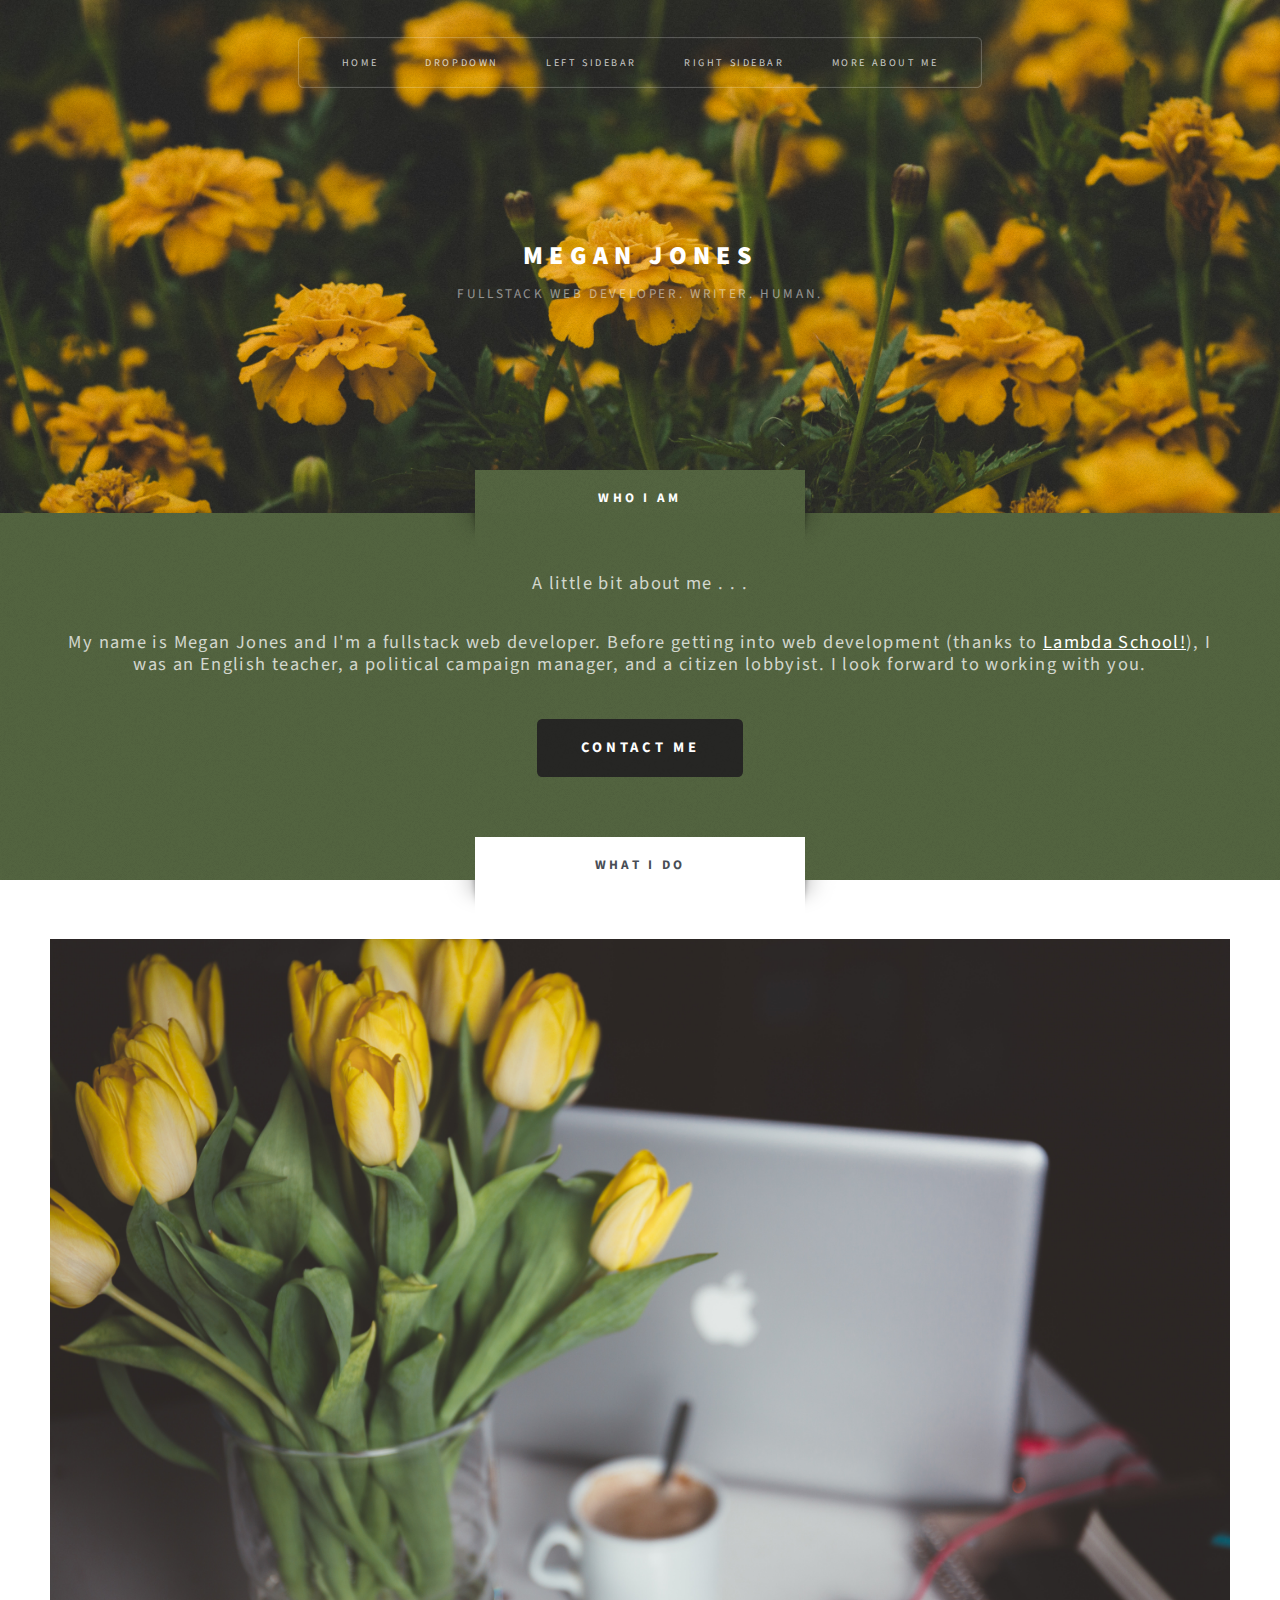
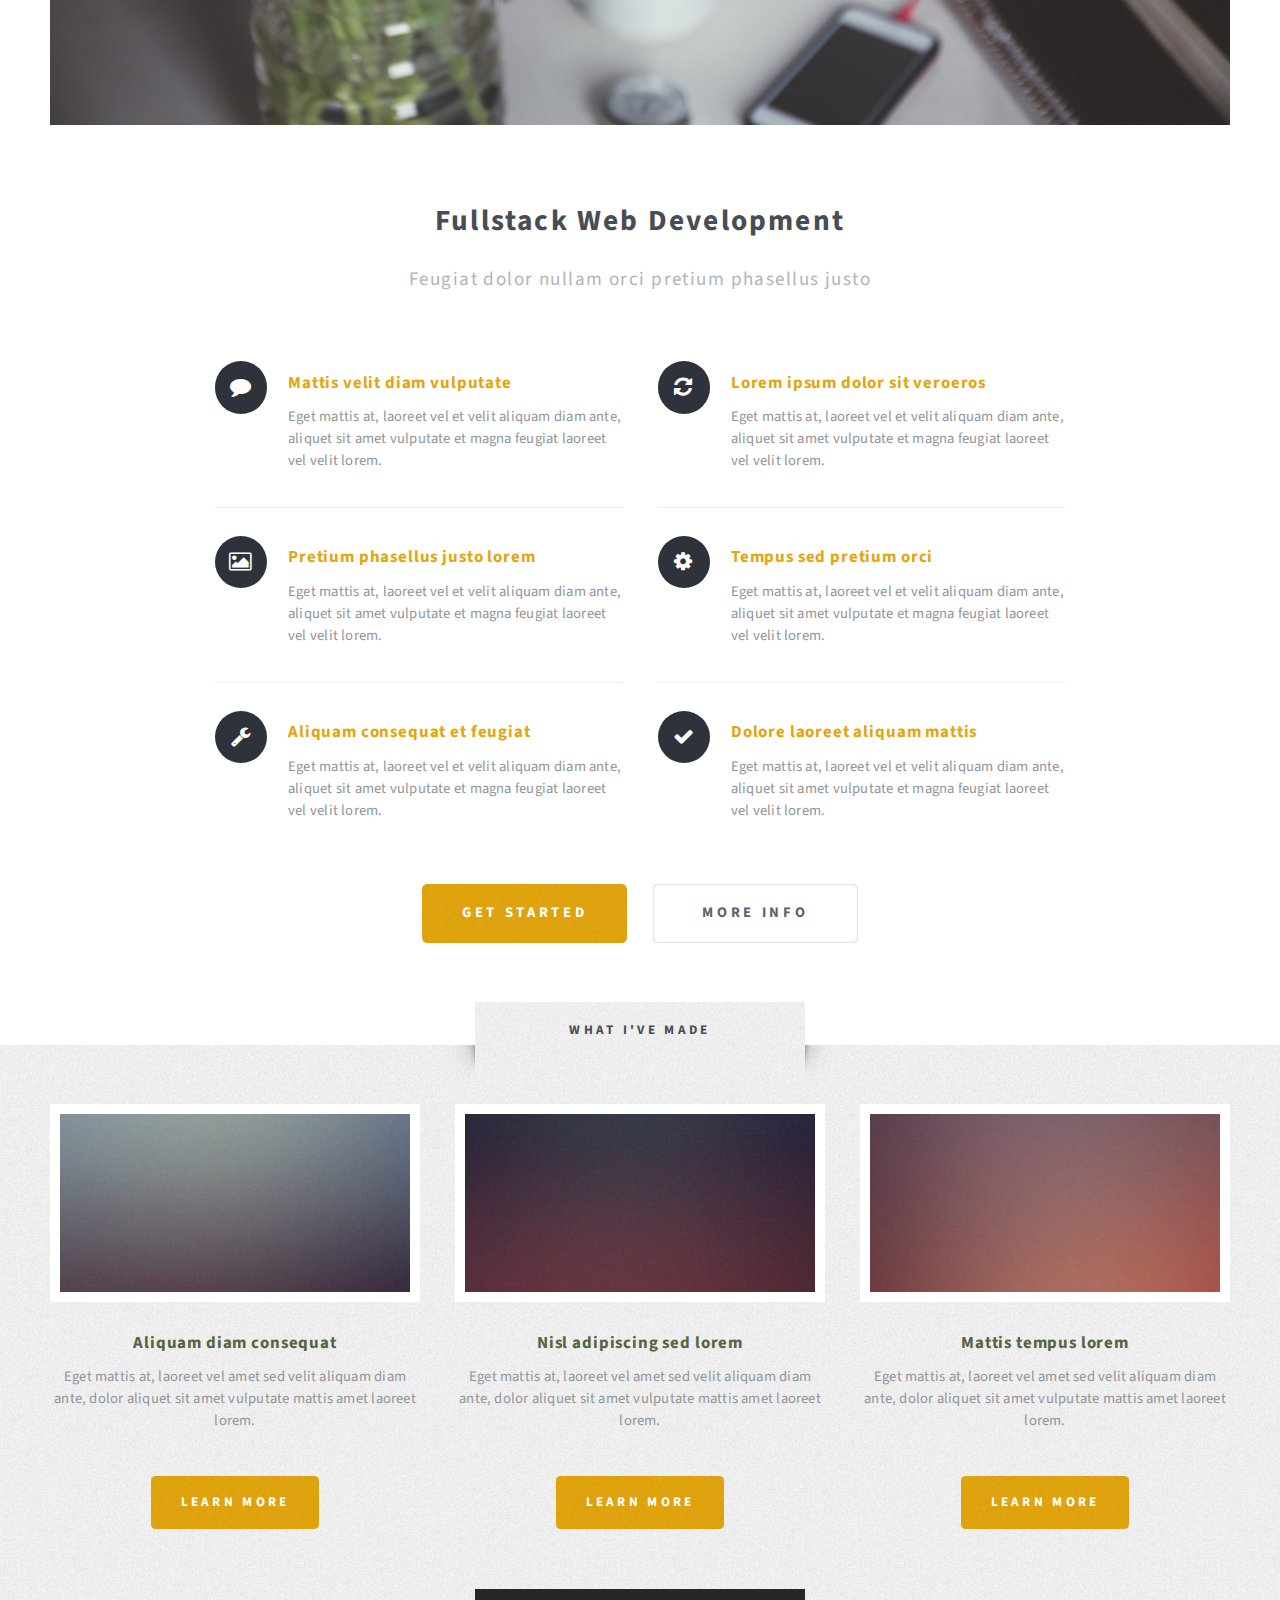
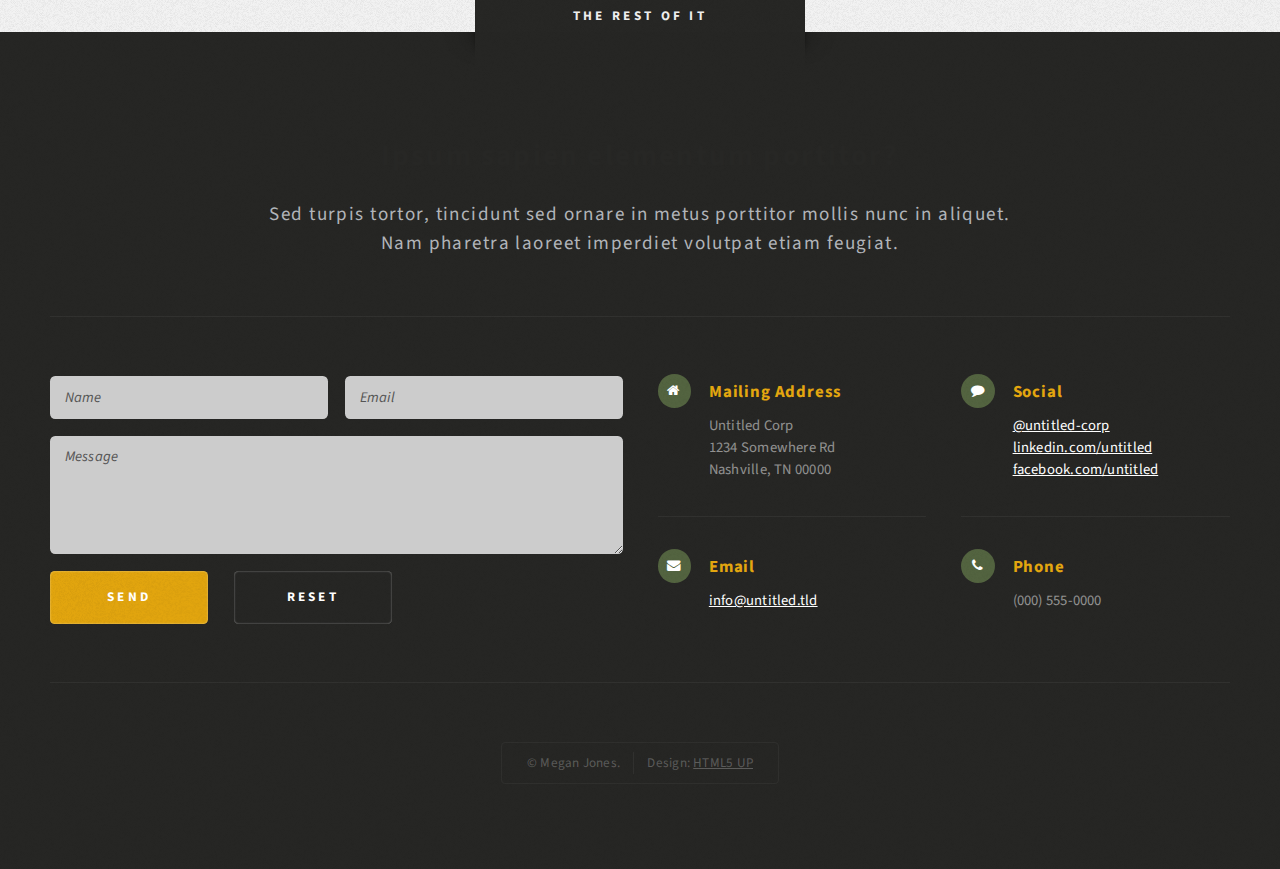
==== commit 2ff0cdf9: "added more content and changed some headers" ====
--- a/index.html
+++ b/index.html
@@ -56,7 +56,7 @@
 
 			<!-- Intro -->
 				<section id="intro" class="wrapper style1">
-					<div class="title">About Me</div>
+					<div class="title">Who I Am</div>
 					<div class="container">
 						<p class="style1">A little bit about me . . .</p>
 						<p class="style1"> My name is Megan Jones and I'm a fullstack web developer. Before getting into web development (thanks to <a href="https://lambdaschool.com/">Lambda School!</a>), I was an English teacher, a political campaign manager, and a citizen lobbyist. I look forward to working with you.  
@@ -70,18 +70,18 @@
 
 			<!-- Main -->
 				<section id="main" class="wrapper style2">
-					<div class="title">Full Stack Web Development</div>
+					<div class="title">What I Do</div>
 					<div class="container">
 
 						<!-- Image -->
 							<a href="#" class="image featured">
-								<img src="images/pic01.jpg" alt="" />
+								<img src="images/alisa-anton-66108-unsplash.jpg" alt="tulips by a phone and computer" />
 							</a>
 
 						<!-- Features -->
 							<section id="features">
 								<header class="style1">
-									<h2>Dolor consequat feugiat amet veroeros</h2>
+									<h2>Fullstack Web Development</h2>
 									<p>Feugiat dolor nullam orci pretium phasellus justo</p>
 								</header>
 								<div class="feature-list">
@@ -135,7 +135,7 @@
 
 			<!-- Highlights -->
 				<section id="highlights" class="wrapper style3">
-					<div class="title">The Endorsements</div>
+					<div class="title">What I've Made</div>
 					<div class="container">
 						<div class="row aln-center">
 							<div class="col-4 col-12-medium">
@@ -258,7 +258,7 @@
 						</div>
 						<div id="copyright">
 							<ul>
-								<li>&copy; Untitled.</li><li>Design: <a href="http://html5up.net">HTML5 UP</a></li>
+								<li>&copy; Megan Jones.</li><li>Design: <a href="http://html5up.net">HTML5 UP</a></li>
 							</ul>
 						</div>
 					</div>
--- a/assets/css/main.css
+++ b/assets/css/main.css
@@ -2257,7 +2257,7 @@
 /* Footer */
 
 	#footer {
-		background: #282b34 url("images/overlay.png");
+		background: #272725 url("images/overlay.png");
 		color: #eee;
 		color: rgba(255, 255, 255, 0.5);
 		padding-bottom: 6em;
@@ -2324,7 +2324,7 @@
 			}
 
 		#footer .title {
-			background: #282b34 url("images/overlay.png");
+			background: #272725 url("images/overlay.png");
 			color: #eee;
 		}
 
@@ -2335,7 +2335,7 @@
 		}
 
 			#footer header.style1 h2 {
-				color: #fff;
+				color: #272725;
 			}
 
 			#footer header.style1 .p {
@@ -2351,7 +2351,7 @@
 			}
 
 			#footer .feature-list h3:before {
-				background: #3d4249 url("images/overlay.png");
+				background: #546541 url("images/overlay.png");
 			}
 
 /* Copyright */
